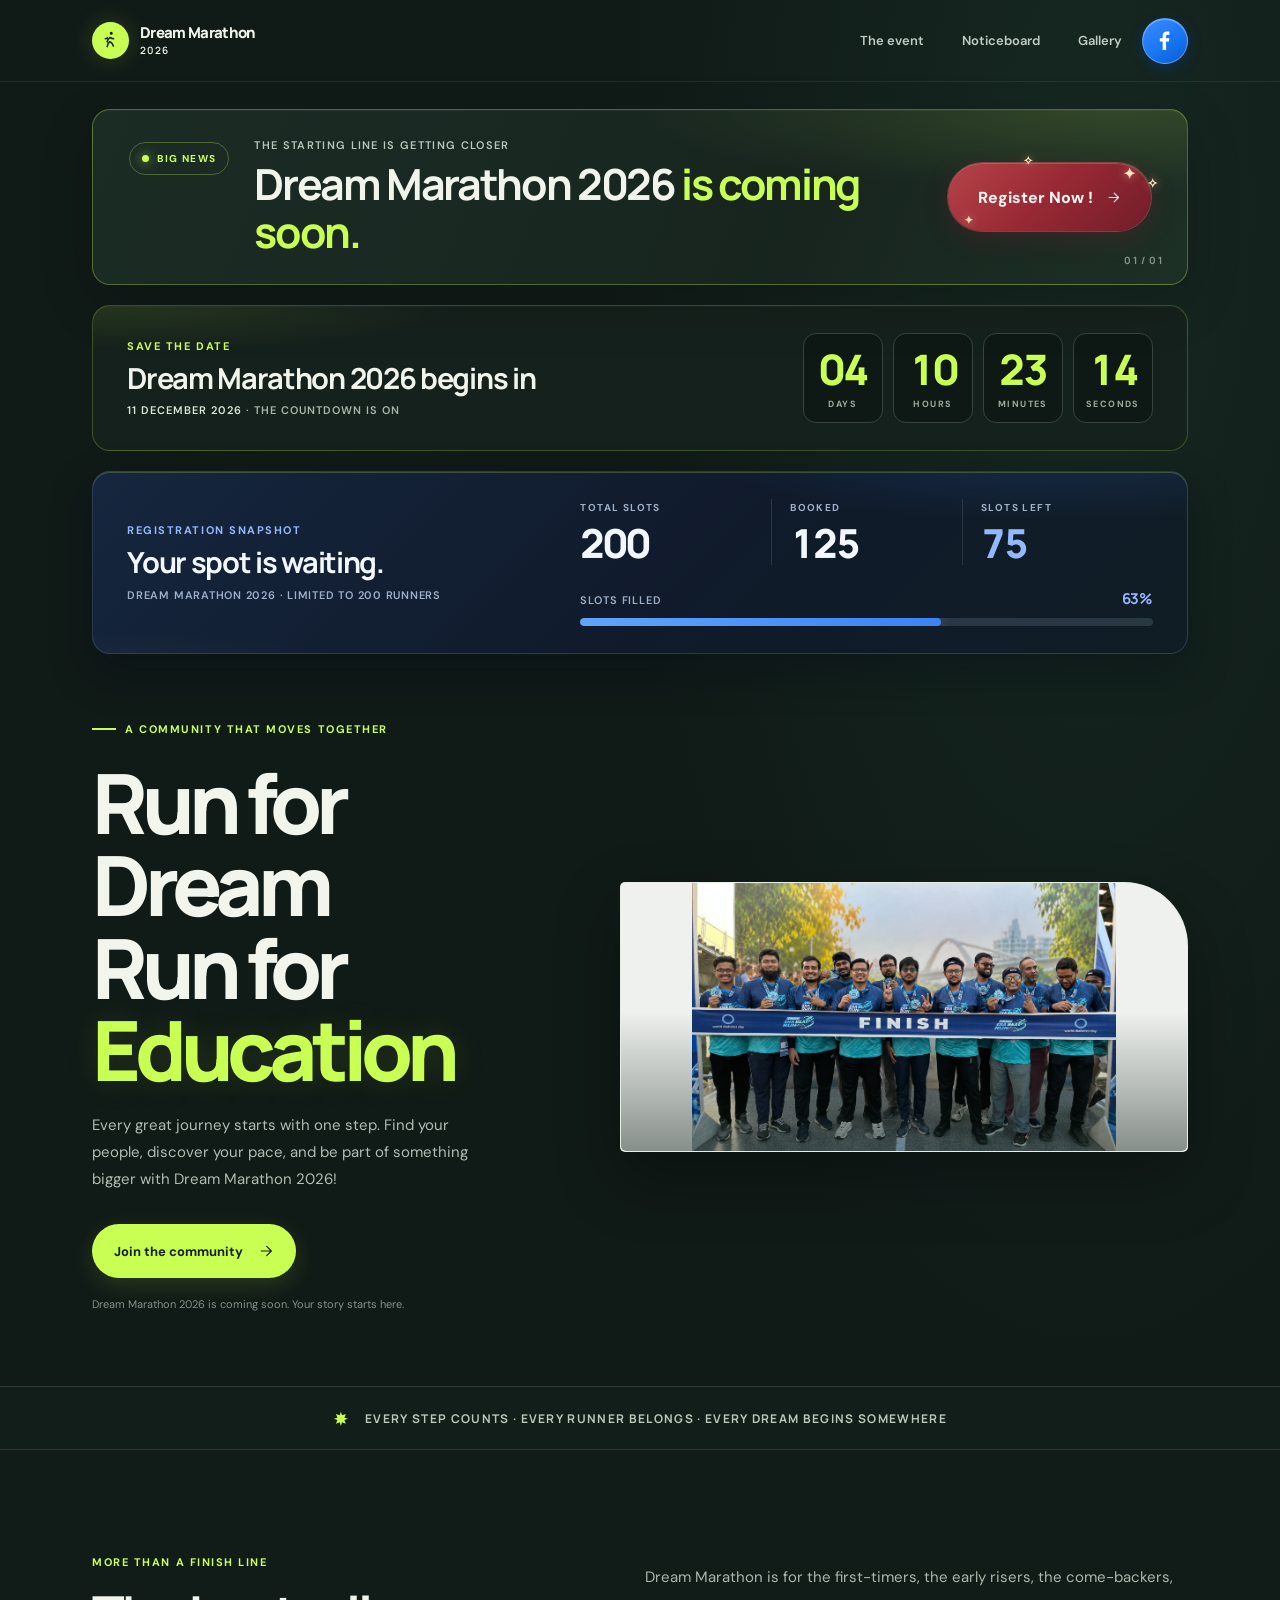
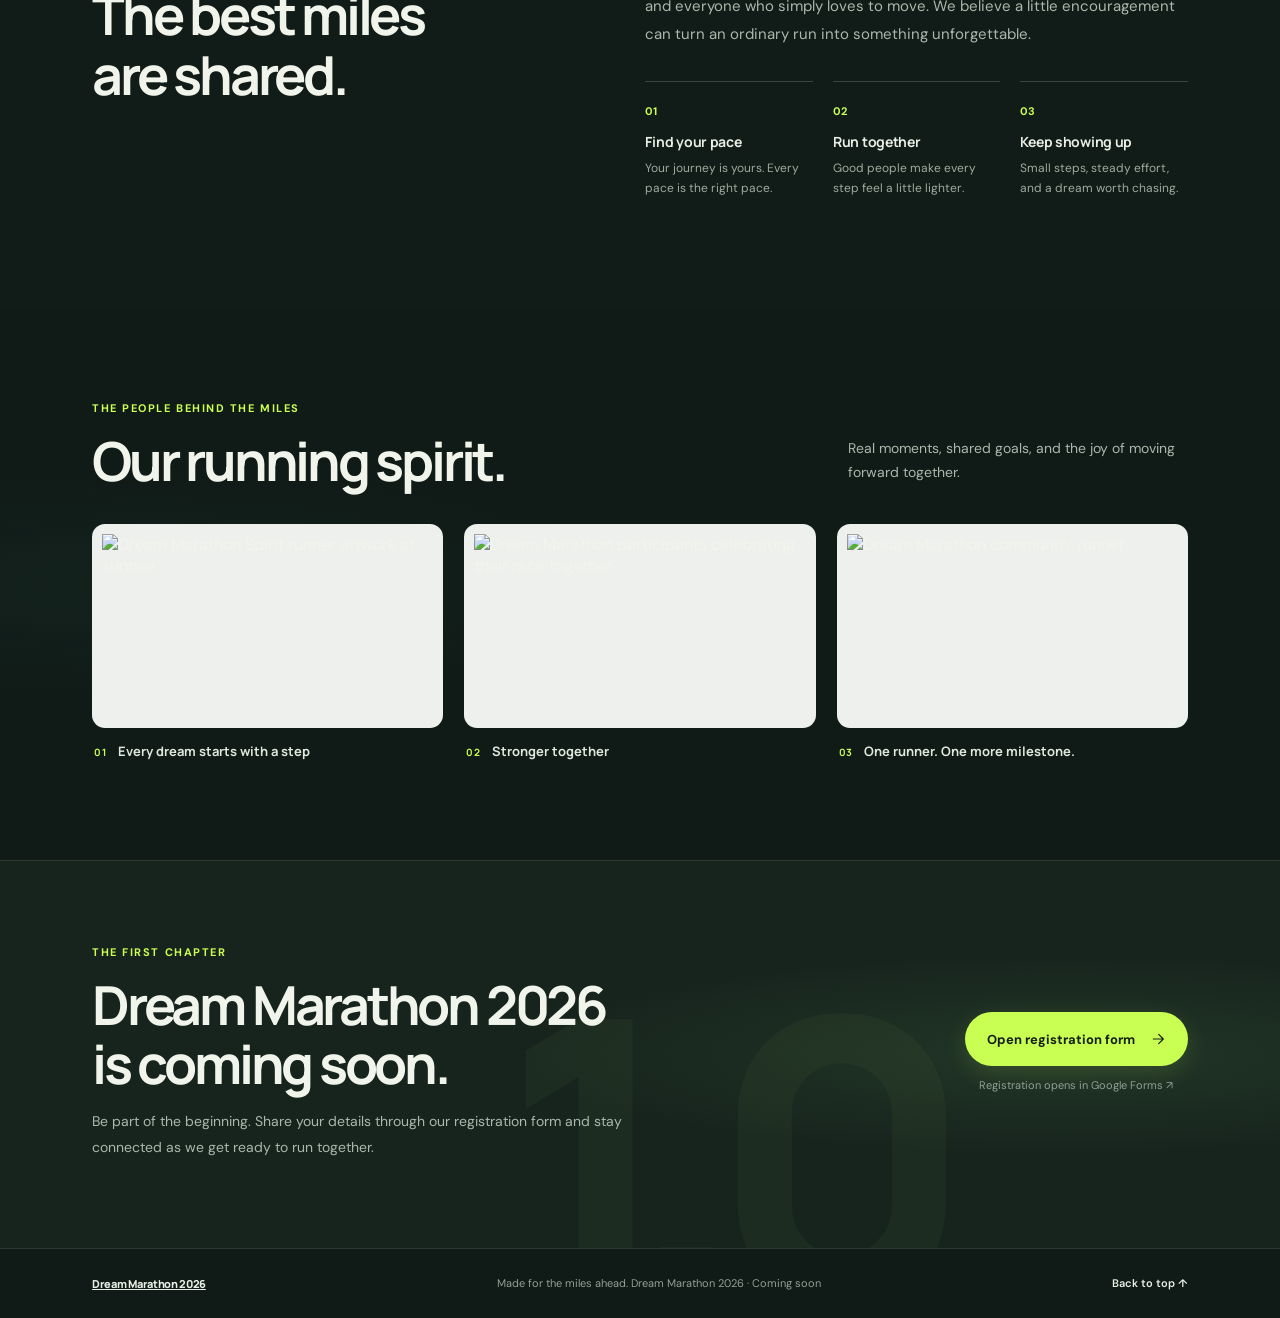
==== index.html @ 57de233f "Add noticeboard page and refresh Facebook navbar button" ====
<!doctype html>
<html lang="en">
<head>
  <meta charset="utf-8">
  <meta name="viewport" content="width=device-width, initial-scale=1">
  <meta name="theme-color" content="#101a17">
  <meta name="description" content="Dream Runners Community is a community built around the joy of running. Dream Marathon 2026 is coming soon.">
  <title>Dream Marathon 2026</title>
  <link rel="preconnect" href="https://fonts.googleapis.com">
  <link rel="preconnect" href="https://fonts.gstatic.com" crossorigin>
  <link href="https://fonts.googleapis.com/css2?family=DM+Sans:wght@400;500;600;700&family=Manrope:wght@400;500;600;700;800&display=swap" rel="stylesheet">
  <style>
    :root {
      color-scheme: light;
      --ink: #17231e;
      --muted: #66716a;
      --green: #c9fa54;
      --green-dark: #244b36;
      --paper: #f6f5ef;
      --line: #e3e5dc;
      --white: #fff;
      --font-body: "DM Sans", sans-serif;
      --font-display: "Manrope", sans-serif;
    }

    *, *::before, *::after { box-sizing: border-box; }
    html { scroll-behavior: smooth; }
    body {
      margin: 0;
      color: var(--ink);
      background: var(--paper);
      font-family: var(--font-body);
      -webkit-font-smoothing: antialiased;
    }
    a { color: inherit; }
    button { font: inherit; }
    .page-shell { width: min(1440px, 100%); margin: 0 auto; overflow: hidden; }
    .site-header {
      height: 88px;
      padding: 0 7.2%;
      display: flex;
      align-items: center;
      justify-content: space-between;
      position: relative;
      z-index: 5;
    }
    .brand {
      display: inline-flex;
      align-items: center;
      gap: 11px;
      text-decoration: none;
      font-family: var(--font-display);
      font-size: 15px;
      font-weight: 800;
      letter-spacing: -.045em;
    }
    .brand-mark {
      width: 37px;
      height: 37px;
      display: grid;
      place-items: center;
      color: var(--ink);
      background: var(--green);
      border-radius: 50%;
    }
    .brand-mark svg { width: 21px; height: 21px; }
    .brand-name { display: flex; flex-direction: column; line-height: 1.1; }
    .brand-name span + span { font-size: 10px; font-weight: 600; letter-spacing: .13em; text-transform: uppercase; margin-top: 4px; }
    .nav-links { display: flex; align-items: center; gap: 38px; }
    .nav-links a {
      color: #4e5952;
      font-size: 13px;
      font-weight: 600;
      text-decoration: none;
      transition: color .2s ease;
    }
    .nav-links a:hover { color: var(--green-dark); }
    .nav-links .nav-cta {
      color: var(--ink);
      padding: 13px 19px;
      border: 1px solid #cad0c5;
      border-radius: 999px;
    }
    .nav-links .nav-cta:hover { border-color: var(--ink); }
    .menu-toggle {
      display: none;
      width: 42px;
      height: 42px;
      padding: 0;
      border: 1px solid var(--line);
      border-radius: 50%;
      background: transparent;
      color: var(--ink);
      cursor: pointer;
    }
    .menu-toggle svg { width: 20px; height: 20px; }

    .hero {
      min-height: 630px;
      padding: 62px 7.2% 70px;
      display: grid;
      grid-template-columns: .92fr 1.08fr;
      align-items: center;
      gap: 4%;
    }
    .hero-copy { position: relative; z-index: 1; padding-bottom: 8px; }
    .eyebrow {
      display: inline-flex;
      align-items: center;
      gap: 9px;
      margin: 0 0 25px;
      color: var(--green-dark);
      font-size: 11px;
      font-weight: 700;
      letter-spacing: .14em;
      text-transform: uppercase;
    }
    .eyebrow::before { content: ""; width: 24px; height: 2px; background: #86b536; }
    h1, h2, h3, p { margin-top: 0; }
    h1 {
      max-width: 590px;
      margin-bottom: 22px;
      font-family: var(--font-display);
      font-size: clamp(54px, 6.5vw, 88px);
      line-height: .99;
      letter-spacing: -.075em;
      font-weight: 700;
    }
    h1 em { color: #739d32; font-style: normal; }
    .hero-description {
      max-width: 405px;
      margin-bottom: 31px;
      color: var(--muted);
      font-size: 15px;
      line-height: 1.8;
    }
    .button {
      min-height: 54px;
      padding: 0 22px;
      display: inline-flex;
      align-items: center;
      justify-content: center;
      gap: 15px;
      border-radius: 999px;
      background: var(--green);
      color: var(--ink);
      font-size: 13px;
      font-weight: 700;
      text-decoration: none;
      transition: transform .2s ease, background .2s ease;
    }
    .button:hover { background: #b9ed43; transform: translateY(-2px); }
    .button svg { width: 16px; height: 16px; }
    .hero-note {
      margin: 19px 0 0;
      color: #879088;
      font-size: 11px;
    }
    .hero-visual {
      min-height: 485px;
      position: relative;
      border-radius: 5px 100px 5px 5px;
      background: #61775e url("https://images.unsplash.com/photo-1552674605-db6ffd4facb5?auto=format&fit=crop&w=1400&q=85") center 48% / cover no-repeat;
    }
    .hero-visual::before {
      content: "";
      position: absolute;
      inset: 0;
      border-radius: inherit;
      background: linear-gradient(180deg, transparent 48%, rgba(11, 25, 17, .45));
    }
    .image-label {
      position: absolute;
      left: 25px;
      bottom: 24px;
      color: #fff;
      font-size: 11px;
      font-weight: 600;
      letter-spacing: .08em;
      text-transform: uppercase;
    }
    .image-stamp {
      width: 124px;
      height: 124px;
      position: absolute;
      top: 28px;
      right: -28px;
      display: grid;
      place-items: center;
      border-radius: 50%;
      background: var(--green);
      text-align: center;
      transform: rotate(9deg);
    }
    .image-stamp span { max-width: 82px; font-family: var(--font-display); font-size: 13px; line-height: 1.35; font-weight: 800; }

    .ticker {
      min-height: 64px;
      padding: 0 7.2%;
      display: flex;
      align-items: center;
      justify-content: center;
      gap: 16px;
      border-top: 1px solid var(--line);
      border-bottom: 1px solid var(--line);
      color: #47534b;
      font-family: var(--font-display);
      font-size: 12px;
      font-weight: 700;
      letter-spacing: .11em;
      text-align: center;
      text-transform: uppercase;
    }
    .ticker svg { width: 16px; height: 16px; color: #82a93c; }

    .about {
      padding: 105px 7.2% 111px;
      display: grid;
      grid-template-columns: .9fr 1.1fr;
      gap: 10%;
      align-items: start;
    }
    .section-kicker {
      margin-bottom: 16px;
      color: #729638;
      font-size: 11px;
      font-weight: 700;
      letter-spacing: .14em;
      text-transform: uppercase;
    }
    h2 {
      margin-bottom: 0;
      font-family: var(--font-display);
      font-size: clamp(35px, 4.2vw, 54px);
      line-height: 1.1;
      letter-spacing: -.06em;
    }
    .about-copy { padding-top: 8px; }
    .about-copy > p {
      max-width: 580px;
      color: var(--muted);
      font-size: 15px;
      line-height: 1.9;
    }
    .principles { margin-top: 32px; display: grid; grid-template-columns: repeat(3, 1fr); gap: 20px; }
    .principle { padding-top: 17px; border-top: 1px solid #cfd4c9; }
    .principle-number { color: #789c40; font-size: 11px; font-weight: 700; }
    .principle h3 { margin: 12px 0 7px; font-family: var(--font-display); font-size: 14px; letter-spacing: -.02em; }
    .principle p { margin: 0; color: var(--muted); font-size: 12px; line-height: 1.7; }

    .event {
      padding: 84px 7.2% 88px;
      display: grid;
      grid-template-columns: 1fr auto;
      gap: 50px;
      align-items: center;
      background: #e9eddf;
    }
    .event h2 { max-width: 570px; margin-bottom: 16px; }
    .event-copy { max-width: 550px; margin-bottom: 0; color: #59665d; font-size: 14px; line-height: 1.8; }
    .event-action { text-align: center; }
    .event-action .button { min-width: 205px; }
    .event-action p { margin: 12px 0 0; color: #748078; font-size: 11px; }

    .site-footer {
      padding: 27px 7.2%;
      display: flex;
      justify-content: space-between;
      align-items: center;
      gap: 20px;
      color: #737d75;
      font-size: 11px;
    }
    .footer-brand { color: var(--ink); font-family: var(--font-display); font-weight: 800; letter-spacing: -.03em; }
    .footer-note { margin: 0; }
    .back-top { color: #4d5a51; font-weight: 600; text-decoration: none; }
    .back-top:hover { color: var(--green-dark); }

    @media (min-width: 1441px) {
      .hero { min-height: 690px; }
    }
    @media (max-width: 900px) {
      .site-header { padding: 0 5%; }
      .hero { padding: 50px 5% 60px; gap: 4%; }
      .hero-visual { min-height: 420px; }
      .about, .event { padding-left: 5%; padding-right: 5%; }
      .about { gap: 6%; }
      .ticker { padding: 0 5%; }
      .site-footer { padding-left: 5%; padding-right: 5%; }
    }
    @media (max-width: 680px) {
      .site-header { height: 72px; padding: 0 6%; }
      .menu-toggle { display: grid; place-items: center; }
      .nav-links {
        display: none;
        position: absolute;
        top: 62px;
        left: 5%;
        right: 5%;
        padding: 12px;
        align-items: stretch;
        gap: 0;
        border: 1px solid var(--line);
        border-radius: 18px;
        background: var(--paper);
        box-shadow: 0 18px 45px rgba(23, 35, 30, .1);
      }
      .nav-links.is-open { display: flex; flex-direction: column; }
      .nav-links a { padding: 14px 13px; }
      .nav-links .nav-cta { margin-top: 5px; border-radius: 12px; text-align: center; }
      .hero { padding: 45px 6% 53px; grid-template-columns: 1fr; gap: 39px; }
      h1 { max-width: 470px; font-size: clamp(55px, 14vw, 78px); }
      .hero-description { max-width: 440px; font-size: 14px; }
      .hero-visual { min-height: 380px; margin-right: 12px; border-top-right-radius: 75px; }
      .image-stamp { width: 103px; height: 103px; right: -17px; }
      .image-stamp span { font-size: 11px; }
      .ticker { min-height: 61px; gap: 10px; font-size: 10px; letter-spacing: .08em; }
      .about { padding: 74px 6% 79px; grid-template-columns: 1fr; gap: 24px; }
      h2 { font-size: clamp(36px, 9vw, 48px); }
      .about-copy > p { font-size: 14px; }
      .principles { gap: 13px; }
      .principle h3 { font-size: 13px; }
      .principle p { font-size: 11px; }
      .event { padding: 65px 6% 69px; grid-template-columns: 1fr; gap: 29px; }
      .event-action { text-align: left; }
      .event-action p { margin-left: 4px; }
      .site-footer { padding: 23px 6%; flex-wrap: wrap; font-size: 10px; }
      .footer-note { order: 3; width: 100%; }
    }
    @media (max-width: 380px) {
      .brand { gap: 8px; font-size: 14px; }
      .principles { grid-template-columns: 1fr; }
      .principle { display: grid; grid-template-columns: 32px 1fr; column-gap: 10px; }
      .principle-number { grid-row: span 2; padding-top: 13px; }
      .principle h3 { margin-top: 12px; }
      .principle p { grid-column: 2; padding-bottom: 12px; }
      .hero-visual { min-height: 310px; }
    }
    @media (prefers-reduced-motion: reduce) {
      *, *::before, *::after { scroll-behavior: auto !important; transition-duration: .01ms !important; }
    }
  </style>
  <link rel="stylesheet" href="style.css">
</head>
<body>
  <div class="page-shell">
    <header class="site-header" id="top">
      <a class="brand" href="#top" aria-label="Dream Marathon Spirit home">
        <span class="brand-mark" aria-hidden="true">
          <svg viewBox="0 0 24 24" fill="none"><path d="M13.1 4.2a2.1 2.1 0 1 0 0-4.2 2.1 2.1 0 0 0 0 4.2ZM8.5 9.4l2.8-2.7 3.2 1.7 2.7.3-.2 2-3.4-.4-2.1-1.1-2.1 2.2-1.3 3.7-2-.7 1.4-4.2 1-1.1-1.6 1.1-2.7.3-.2-2 2.4-.3 2.1-1.8Zm4.3 3.9 2.3 2.3 2.2 4.4-1.8.9-2-4-2.3-2.2-1.8 2.8-1.2 4.2-1.9-.6 1.2-4.6 2.8-4.2 2.5 1Z" fill="currentColor" transform="translate(2 2) scale(.83)"/></svg>
        </span>
        <span class="brand-name"><span>Dream Marathon</span><span>2026</span></span>
      </a>
      <button class="menu-toggle" type="button" aria-label="Open navigation" aria-expanded="false" aria-controls="main-navigation">
        <svg viewBox="0 0 24 24" fill="none" stroke="currentColor" stroke-width="1.8" stroke-linecap="round"><path d="M4 7h16M4 12h16M4 17h16"/></svg>
      </button>
      <div class="header-actions">
        <nav class="nav-links" id="main-navigation" aria-label="Main navigation">
          <a href="#event">The event</a>
          <a href="notices.html">Noticeboard</a>
          <a href="gallery.html">Gallery</a>
        </nav>
        <a class="social-link" href="https://web.facebook.com/profile.php?id=61596623797076" target="_blank" rel="noopener noreferrer" aria-label="Dream Marathon Spirit on Facebook">
          <svg viewBox="0 0 24 24" fill="currentColor" aria-hidden="true"><path d="M13.5 21v-8h2.7l.4-3.1h-3.1V7.9c0-.9.25-1.5 1.55-1.5h1.65V3.6c-.29-.04-1.27-.13-2.42-.13-2.4 0-4.04 1.47-4.04 4.16v2.27H7.5V13h2.74v8h3.26Z"/></svg>
        </a>
      </div>
    </header>

    <main>
      <section class="big-news" aria-labelledby="news-title">
        <div class="news-marker"><span class="news-pulse" aria-hidden="true"></span> Big news</div>
        <div class="news-message">
          <p class="news-kicker">The starting line is getting closer</p>
          <h2 id="news-title">Dream Marathon 2026 <span>is coming soon.</span></h2>
        </div>
        <a class="news-link" href="https://forms.gle/8o8HJQmVtt72QehG7" target="_blank" rel="noopener noreferrer">
          Register Now !
          <svg viewBox="0 0 24 24" fill="none" stroke="currentColor" stroke-width="1.8" stroke-linecap="round" stroke-linejoin="round" aria-hidden="true"><path d="M5 12h14M13 5l7 7-7 7"/></svg>
          <span class="news-spark news-spark--one" aria-hidden="true">✦</span>
          <span class="news-spark news-spark--two" aria-hidden="true">✧</span>
          <span class="news-spark news-spark--three" aria-hidden="true">✦</span>
          <span class="news-spark news-spark--four" aria-hidden="true">✧</span>
        </a>
        <span class="news-index" aria-hidden="true">01 / 01</span>
      </section>

      <section class="countdown" aria-labelledby="countdown-title">
        <div class="countdown-copy">
          <p class="section-kicker">Save the date</p>
          <h2 class="countdown-title" id="countdown-title">Dream Marathon 2026 begins in</h2>
          <p class="countdown-date">
            <time datetime="2026-12-11T00:00:00+06:00">11 December 2026</time>
            <span aria-hidden="true">·</span>
            <span data-countdown-note>The countdown is on</span>
          </p>
        </div>
        <div class="countdown-timer" id="race-countdown" role="timer" aria-label="Time remaining until Dream Marathon 2026 on 11 December 2026">
          <div class="countdown-unit">
            <span class="countdown-value" data-unit="days">00</span>
            <span class="countdown-label">Days</span>
          </div>
          <div class="countdown-unit">
            <span class="countdown-value" data-unit="hours">00</span>
            <span class="countdown-label">Hours</span>
          </div>
          <div class="countdown-unit">
            <span class="countdown-value" data-unit="minutes">00</span>
            <span class="countdown-label">Minutes</span>
          </div>
          <div class="countdown-unit">
            <span class="countdown-value" data-unit="seconds">00</span>
            <span class="countdown-label">Seconds</span>
          </div>
        </div>
      </section>

      <section class="slots" aria-labelledby="slots-title" data-total="200" data-booked="125">
        <div class="slots-copy">
          <p class="section-kicker">Registration snapshot</p>
          <h2 class="slots-title" id="slots-title">Your spot is waiting.</h2>
          <p class="slots-note">Dream Marathon 2026 · Limited to 200 runners</p>
        </div>
        <div class="slots-details">
          <div class="slot-stats">
            <div class="slot-stat">
              <span class="slot-stat-label">Total slots</span>
              <strong class="slot-stat-value" data-slots-total>200</strong>
            </div>
            <div class="slot-stat">
              <span class="slot-stat-label">Booked</span>
              <strong class="slot-stat-value" data-slots-booked>125</strong>
            </div>
            <div class="slot-stat slot-stat--open">
              <span class="slot-stat-label">Slots left</span>
              <strong class="slot-stat-value" data-slots-left>75</strong>
            </div>
          </div>
          <div class="slot-progress">
            <div class="slot-progress-head">
              <span>Slots filled</span>
              <strong data-slots-percent>63%</strong>
            </div>
            <div class="slot-progress-track" role="progressbar" aria-label="Slots filled" aria-valuemin="0" aria-valuemax="200" aria-valuenow="125" aria-valuetext="125 of 200 slots booked, 63% filled" data-slots-bar>
              <span class="slot-progress-fill" data-slots-fill></span>
            </div>
          </div>
        </div>
      </section>

      <section class="hero" aria-labelledby="hero-title">
        <div class="hero-copy">
          <p class="eyebrow">A community that moves together</p>
          <h1 id="hero-title">Run for Dream<br>Run for <em>Education</em></h1>
          <p class="hero-description">Every great journey starts with one step. Find your people, discover your pace, and be part of something bigger with Dream Marathon 2026!</p>
          <a class="button" href="https://forms.gle/8o8HJQmVtt72QehG7" target="_blank" rel="noopener noreferrer">
            Join the community
            <svg viewBox="0 0 24 24" fill="none" stroke="currentColor" stroke-width="1.8" stroke-linecap="round" stroke-linejoin="round" aria-hidden="true"><path d="M5 12h14M13 5l7 7-7 7"/></svg>
          </a>
          <p class="hero-note">Dream Marathon 2026 is coming soon. Your story starts here.</p>
        </div>
        <figure class="hero-visual">
          <img class="hero-photo" src="./photos/cover_2.png" alt="Dream Marathon Spirit artwork featuring three runners" fetchpriority="high">
        </figure>
      </section>

      <div class="ticker" aria-label="Our belief: every step counts">
        <svg viewBox="0 0 24 24" fill="none" aria-hidden="true"><path d="m12 2 2.1 6.6L21 6l-2.6 6.9L25 15l-6.6 2.1L21 24l-6.9-2.6L12 28l-2.1-6.6L3 24l2.6-6.9L-1 15l6.6-2.1L3 6l6.9 2.6L12 2Z" transform="translate(2 1) scale(.82)" fill="currentColor"/></svg>
        Every step counts · Every runner belongs · Every dream begins somewhere
      </div>

      <section class="about" id="spirit" aria-labelledby="spirit-title">
        <div>
          <p class="section-kicker">More than a finish line</p>
          <h2 id="spirit-title">The best miles<br>are shared.</h2>
        </div>
        <div class="about-copy">
          <p>Dream Marathon is for the first-timers, the early risers, the come-backers, and everyone who simply loves to move. We believe a little encouragement can turn an ordinary run into something unforgettable.</p>
          <div class="principles">
            <article class="principle">
              <span class="principle-number">01</span>
              <h3>Find your pace</h3>
              <p>Your journey is yours. Every pace is the right pace.</p>
            </article>
            <article class="principle">
              <span class="principle-number">02</span>
              <h3>Run together</h3>
              <p>Good people make every step feel a little lighter.</p>
            </article>
            <article class="principle">
              <span class="principle-number">03</span>
              <h3>Keep showing up</h3>
              <p>Small steps, steady effort, and a dream worth chasing.</p>
            </article>
          </div>
        </div>
      </section>

      <section class="community-photos" aria-labelledby="photos-title">
        <div class="photos-heading">
          <div>
            <p class="section-kicker">The people behind the miles</p>
            <h2 id="photos-title">Our running spirit.</h2>
          </div>
          <p>Real moments, shared goals, and the joy of moving forward together.</p>
        </div>
        <div class="photo-grid">
          <figure class="photo-card">
            <div class="photo-frame">
              <img src="./photos/cover_1.png" alt="Dream Marathon Spirit runner artwork at sunrise" loading="lazy">
            </div>
            <figcaption><span>01</span><span>Every dream starts with a step</span></figcaption>
          </figure>
          <figure class="photo-card">
            <div class="photo-frame">
              <img src="./photos/cover_3.png" alt="Dream Marathon participants celebrating their race together" loading="lazy">
            </div>
            <figcaption><span>02</span><span>Stronger together</span></figcaption>
          </figure>
          <figure class="photo-card">
            <div class="photo-frame">
              <img src="./photos/profile_pic_1.png" alt="Dream Marathon community runner" loading="lazy">
            </div>
            <figcaption><span>03</span><span>One runner. One more milestone.</span></figcaption>
          </figure>
        </div>
      </section>

      <section class="event" id="event" aria-labelledby="event-title">
        <div>
          <p class="section-kicker">The first chapter</p>
          <h2 id="event-title">Dream Marathon 2026<br>is coming soon.</h2>
          <p class="event-copy">Be part of the beginning. Share your details through our registration form and stay connected as we get ready to run together.</p>
        </div>
        <div class="event-action">
          <a class="button" href="https://forms.gle/8o8HJQmVtt72QehG7" target="_blank" rel="noopener noreferrer">
            Open registration form
            <svg viewBox="0 0 24 24" fill="none" stroke="currentColor" stroke-width="1.8" stroke-linecap="round" stroke-linejoin="round" aria-hidden="true"><path d="M5 12h14M13 5l7 7-7 7"/></svg>
          </a>
          <p>Registration opens in Google Forms ↗</p>
        </div>
      </section>
    </main>

    <footer class="site-footer">
      <a class="footer-brand" href="#top">Dream Marathon 2026</a>
      <p class="footer-note">Made for the miles ahead. Dream Marathon 2026 · Coming soon</p>
      <a class="back-top" href="#top">Back to top ↑</a>
    </footer>
  </div>
  <script src="script.js"></script>
</body>
</html>
---- style.css ----
:root {
  color-scheme: dark;
  --ink: #f1f5ec;
  --muted: #aab8ad;
  --green: #c9ff53;
  --green-dark: #c9ff53;
  --paper: #101a17;
  --line: #2b3933;
  --white: #f1f5ec;
}

body {
  color: var(--ink);
  background:
    radial-gradient(ellipse at 85% 7%, rgba(45, 91, 70, .2), transparent 30rem),
    var(--paper);
}

.page-shell { overflow: hidden; }

.site-header {
  height: 82px;
  border-bottom: 1px solid rgba(219, 239, 220, .08);
}

.brand-mark {
  color: #132018;
  box-shadow: 0 0 24px rgba(201, 255, 83, .18);
}

.nav-links a { color: #c1cdc4; }
.nav-links a:hover { color: var(--green); }
.nav-links .nav-cta {
  color: var(--ink);
  border-color: #405149;
}
.nav-links .nav-cta:hover { border-color: var(--green); }

.menu-toggle {
  color: var(--ink);
  border-color: #405149;
}

.header-actions {
  display: flex;
  align-items: center;
  gap: 20px;
}
.social-link {
  flex: none;
  width: 46px;
  height: 46px;
  display: grid;
  place-items: center;
  border: 1px solid rgba(255, 255, 255, .3);
  border-radius: 50%;
  color: #fff;
  background: linear-gradient(145deg, #3b8bff 0%, #1877f2 55%, #0b5bd2 100%);
  box-shadow: 0 4px 14px rgba(8, 67, 155, .38), inset 0 1px 0 rgba(255, 255, 255, .28);
  transition: color .2s ease, border-color .2s ease, background .2s ease, box-shadow .2s ease, transform .2s ease;
}
.social-link svg { width: 25px; height: 25px; }
.social-link:hover {
  color: #fff;
  border-color: rgba(255, 255, 255, .7);
  background: linear-gradient(145deg, #4f9bff 0%, #1877f2 55%, #0a53c4 100%);
  box-shadow: 0 7px 20px rgba(24, 119, 242, .5), inset 0 1px 0 rgba(255, 255, 255, .35);
  transform: translateY(-2px);
}

.big-news {
  min-height: 176px;
  margin: 27px 7.2% 0;
  padding: 28px 36px;
  position: relative;
  display: grid;
  grid-template-columns: auto minmax(0, 1fr) auto;
  align-items: center;
  gap: 25px;
  overflow: hidden;
  border: 1px solid rgba(201, 255, 83, .3);
  border-radius: 18px;
  background:
    radial-gradient(ellipse at 92% 0%, rgba(201, 255, 83, .13), transparent 29rem),
    linear-gradient(112deg, #1b2c25, #18251f 65%, #1d3025);
  box-shadow: 0 18px 55px rgba(0, 0, 0, .16), inset 0 1px rgba(255, 255, 255, .04);
}

.news-marker {
  align-self: start;
  margin-top: 4px;
  padding: 9px 12px;
  display: inline-flex;
  align-items: center;
  gap: 8px;
  border: 1px solid rgba(201, 255, 83, .29);
  border-radius: 99px;
  color: var(--green);
  font-size: 10px;
  font-weight: 800;
  letter-spacing: .14em;
  text-transform: uppercase;
  white-space: nowrap;
}

.news-pulse {
  width: 7px;
  height: 7px;
  border-radius: 50%;
  background: var(--green);
  box-shadow: 0 0 12px rgba(201, 255, 83, .8);
}

.news-message { position: relative; z-index: 1; }
.news-kicker {
  margin: 0 0 8px;
  color: #b9c8bc;
  font-size: 11px;
  font-weight: 600;
  letter-spacing: .12em;
  text-transform: uppercase;
}

.news-message h2 {
  margin: 0;
  font-size: clamp(26px, 3.35vw, 43px);
  line-height: 1.12;
  letter-spacing: -.055em;
}

.news-message h2 span { color: var(--green); }
.news-link {
  min-width: 185px;
  min-height: 68px;
  padding: 0 30px;
  position: relative;
  z-index: 1;
  display: inline-flex;
  align-items: center;
  justify-content: center;
  gap: 13px;
  border-radius: 99px;
  background: linear-gradient(135deg, #b74349 0%, #982934 48%, #721d2a 100%);
  color: #fff5f0;
  font-size: 16px;
  font-weight: 800;
  text-decoration: none;
  white-space: nowrap;
  box-shadow: 0 0 0 1px rgba(224, 100, 105, .45), 0 7px 24px rgba(122, 25, 39, .32), inset 0 1px rgba(255, 224, 214, .2);
  transition: transform .2s ease, background .2s ease, box-shadow .2s ease;
  animation: news-glow 2.5s ease-in-out infinite;
}

.news-link:hover {
  background: linear-gradient(135deg, #c44a51 0%, #a52d38 48%, #7e202e 100%);
  box-shadow: 0 0 0 1px rgba(240, 133, 133, .65), 0 9px 30px rgba(122, 25, 39, .42), inset 0 1px rgba(255, 230, 224, .26);
  transform: translateY(-2px);
}
.news-link svg { width: 15px; height: 15px; color: #fff5f0; }
.news-spark {
  position: absolute;
  z-index: 2;
  color: #ffe4bd;
  line-height: 1;
  pointer-events: none;
  filter: drop-shadow(0 0 5px rgba(255, 198, 151, .75));
  animation: news-sparkle 2.8s ease-in-out infinite;
}
.news-spark--one {
  top: 4px;
  right: 15px;
  font-size: 15px;
}
.news-spark--two {
  top: 14px;
  right: -7px;
  font-size: 13px;
  animation-delay: .65s;
}
.news-spark--three {
  bottom: 5px;
  left: 16px;
  font-size: 11px;
  animation-delay: 1.15s;
}
.news-spark--four {
  top: -8px;
  left: 37%;
  font-size: 12px;
  animation-delay: 1.7s;
}
@keyframes news-glow {
  0%, 100% { box-shadow: 0 0 0 1px rgba(224, 100, 105, .38), 0 7px 20px rgba(122, 25, 39, .25), inset 0 1px rgba(255, 224, 214, .18); }
  50% { box-shadow: 0 0 0 1px rgba(240, 133, 133, .58), 0 8px 28px rgba(122, 25, 39, .38), inset 0 1px rgba(255, 224, 214, .24); }
}
@keyframes news-sparkle {
  0%, 100% { opacity: .35; transform: scale(.72) rotate(0deg); }
  45%, 60% { opacity: 1; transform: scale(1.08) rotate(16deg); }
}
.news-index {
  position: absolute;
  right: 24px;
  bottom: 17px;
  color: #87988a;
  font-family: var(--font-display);
  font-size: 10px;
  font-weight: 700;
  letter-spacing: .12em;
}

.countdown {
  margin: 20px 7.2% 0;
  padding: 27px 34px;
  display: grid;
  grid-template-columns: minmax(0, 1fr) auto;
  align-items: center;
  gap: 30px;
  border: 1px solid rgba(201, 255, 83, .22);
  border-radius: 18px;
  background:
    radial-gradient(ellipse at 4% 0%, rgba(201, 255, 83, .1), transparent 20rem),
    #15211c;
  box-shadow: inset 0 1px rgba(255, 255, 255, .03);
}

.countdown .section-kicker { margin: 0 0 9px; }
.countdown-title {
  margin: 0 0 8px;
  font-size: clamp(21px, 2.5vw, 29px);
  line-height: 1.15;
  letter-spacing: -.045em;
}
.countdown-date {
  margin: 0;
  color: #a9b7ab;
  font-size: 11px;
  font-weight: 600;
  letter-spacing: .09em;
  text-transform: uppercase;
}
.countdown-date time { color: #dbe6d9; }

.countdown-timer {
  display: grid;
  grid-template-columns: repeat(4, minmax(80px, 1fr));
  gap: 10px;
}
.countdown-unit {
  min-width: 80px;
  padding: 14px 10px 12px;
  border: 1px solid #35453b;
  border-radius: 13px;
  background: rgba(9, 16, 13, .5);
  text-align: center;
}
.countdown-value {
  display: block;
  color: var(--green);
  font-family: var(--font-display);
  font-size: clamp(30px, 3.4vw, 42px);
  font-weight: 800;
  line-height: 1;
  letter-spacing: -.05em;
  font-variant-numeric: tabular-nums;
}
.countdown-label {
  display: block;
  margin-top: 8px;
  color: #9dac9f;
  font-size: 9px;
  font-weight: 700;
  letter-spacing: .16em;
  text-transform: uppercase;
}
.countdown[data-arrived="true"] .countdown-date { color: var(--green); }

.slots {
  margin: 20px 7.2% 0;
  padding: 27px 34px;
  display: grid;
  grid-template-columns: minmax(0, .85fr) minmax(0, 1.15fr);
  align-items: center;
  gap: 30px;
  border: 1px solid rgba(147, 184, 255, .18);
  border-radius: 18px;
  color: #f3f7ff;
  background:
    radial-gradient(ellipse at 88% -20%, rgba(59, 130, 246, .18), transparent 24rem),
    radial-gradient(ellipse at 0% 130%, rgba(201, 255, 83, .08), transparent 22rem),
    linear-gradient(135deg, #15263e 0%, #101a2b 55%, #101d24 100%);
  box-shadow:
    inset 0 1px 0 rgba(201, 255, 83, .22),
    0 18px 40px rgba(4, 12, 22, .38);
}
.slots .section-kicker {
  margin: 0 0 9px;
  color: #93b8ff;
}
.slots-title {
  margin: 0 0 8px;
  color: #f3f7ff;
  font-size: clamp(21px, 2.5vw, 29px);
  line-height: 1.15;
  letter-spacing: -.045em;
}
.slots-note {
  margin: 0;
  color: #9fb0c9;
  font-size: 11px;
  font-weight: 600;
  letter-spacing: .07em;
  text-transform: uppercase;
}

.slot-stats {
  display: grid;
  grid-template-columns: repeat(3, minmax(0, 1fr));
}
.slot-stat {
  padding: 2px 18px;
  border-left: 1px solid rgba(159, 176, 201, .18);
}
.slot-stat:first-child { padding-left: 0; border-left: 0; }
.slot-stat-label {
  display: block;
  color: #9fb0c9;
  font-size: 10px;
  font-weight: 700;
  letter-spacing: .14em;
  text-transform: uppercase;
}
.slot-stat-value {
  display: block;
  margin-top: 9px;
  font-family: var(--font-display);
  font-size: clamp(28px, 3.2vw, 40px);
  font-weight: 800;
  line-height: 1;
  letter-spacing: -.05em;
  font-variant-numeric: tabular-nums;
}
.slot-stat--open .slot-stat-value { color: #93b8ff; }

.slot-progress { margin-top: 23px; }
.slot-progress-head {
  margin-bottom: 9px;
  display: flex;
  align-items: baseline;
  justify-content: space-between;
  gap: 12px;
  color: #9fb0c9;
  font-size: 11px;
  font-weight: 600;
  letter-spacing: .08em;
  text-transform: uppercase;
}
.slot-progress-head strong {
  color: #93b8ff;
  font-family: var(--font-display);
  font-size: 15px;
  letter-spacing: -.02em;
}
.slot-progress-track {
  height: 8px;
  overflow: hidden;
  border-radius: 99px;
  background: rgba(159, 176, 201, .18);
}
.slot-progress-fill {
  display: block;
  width: 0;
  height: 100%;
  border-radius: inherit;
  background: linear-gradient(90deg, #60a5fa, #3b82f6);
  box-shadow: 0 0 16px rgba(96, 165, 250, .38);
  transition: width .6s ease;
}

.hero {
  min-height: 588px;
  padding-top: 60px;
  padding-bottom: 67px;
}

.eyebrow, .section-kicker { color: var(--green); }
.eyebrow::before { background: var(--green); }

h1 {
  font-weight: 800;
  text-wrap: balance;
}

h1 em {
  color: var(--green);
  text-shadow: 0 0 32px rgba(201, 255, 83, .13);
}

.hero-description { color: #b0bdb3; }
.hero-note { color: #829288; }
.button {
  color: #142018;
  box-shadow: 0 7px 24px rgba(201, 255, 83, .14);
}
.button:hover { background: #d8ff83; }

.hero-visual {
  width: 100%;
  aspect-ratio: 2.1 / 1;
  position: relative;
  min-height: 0;
  overflow: hidden;
  margin: 0;
  border: 1px solid rgba(195, 224, 187, .16);
  border-radius: 5px 64px 5px 5px;
  background: #eef1ee;
  box-shadow: 0 26px 65px rgba(0, 0, 0, .3);
}

.hero-photo {
  width: 100%;
  height: 100%;
  display: block;
  object-fit: contain;
}

.community-photos {
  padding: 91px 7.2% 100px;
  background:
    radial-gradient(ellipse at 12% 50%, rgba(45, 91, 70, .13), transparent 30rem),
    #101a17;
}

.photos-heading {
  margin-bottom: 34px;
  display: flex;
  align-items: end;
  justify-content: space-between;
  gap: 30px;
}
.photos-heading h2 { margin: 0; }
.photos-heading > p {
  max-width: 340px;
  margin: 0 0 5px;
  color: #aab8ad;
  font-size: 14px;
  line-height: 1.75;
}
.photo-grid {
  display: grid;
  grid-template-columns: repeat(3, minmax(0, 1fr));
  gap: 21px;
}
.photo-card { min-width: 0; margin: 0; }
.photo-frame {
  aspect-ratio: 1.72 / 1;
  padding: 9px;
  display: grid;
  place-items: center;
  overflow: hidden;
  border: 1px solid rgba(220, 239, 220, .15);
  border-radius: 13px;
  background: #edf0ed;
}
.photo-frame img {
  width: 100%;
  height: 100%;
  display: block;
  object-fit: contain;
}
.photo-card figcaption {
  padding: 14px 2px 0;
  display: flex;
  align-items: baseline;
  gap: 11px;
  color: #dfe8dd;
  font-family: var(--font-display);
  font-size: 13px;
  font-weight: 700;
}
.photo-card figcaption span:first-child {
  color: var(--green);
  font-size: 10px;
  letter-spacing: .08em;
}

.ticker {
  min-height: 64px;
  border-top-color: #2b3933;
  border-bottom-color: #2b3933;
  background: #121e19;
  color: #bac7bb;
}
.ticker svg { color: var(--green); }

.about { background: rgba(18, 29, 24, .45); }
h2 { color: #f0f4eb; }
.about-copy > p { color: #aab8ad; }
.principle { border-top-color: #35453b; }
.principle-number { color: var(--green); }
.principle h3 { color: #e8eee5; }
.principle p { color: #9dac9f; }

.event {
  position: relative;
  overflow: hidden;
  border-top: 1px solid #2b3933;
  border-bottom: 1px solid #2b3933;
  background:
    radial-gradient(ellipse at 83% 50%, rgba(69, 112, 68, .23), transparent 34rem),
    #17241e;
}
.event::after {
  content: "1.0";
  position: absolute;
  right: 27%;
  bottom: -98px;
  color: rgba(201, 255, 83, .035);
  font-family: var(--font-display);
  font-size: clamp(200px, 31vw, 390px);
  font-weight: 800;
  line-height: 1;
  letter-spacing: -.1em;
  pointer-events: none;
}
.event > * { position: relative; z-index: 1; }
.event-copy { color: #aab8ad; }
.event-action p { color: #91a095; }

.site-footer { color: #91a095; }
.footer-brand, .back-top { color: #e7eee5; }
.back-top:hover { color: var(--green); }

a:focus-visible, button:focus-visible {
  outline: 2px solid var(--green);
  outline-offset: 4px;
}

@media (max-width: 900px) {
  .big-news { margin-right: 5%; margin-left: 5%; padding: 26px; gap: 17px; }
  .news-message h2 { font-size: clamp(24px, 3.8vw, 34px); }
  .nav-links { gap: 14px; }
  .nav-links .nav-cta { padding: 11px 14px; font-size: 12px; white-space: nowrap; }
  .header-actions { gap: 12px; }
  .countdown {
    margin-right: 5%;
    margin-left: 5%;
    padding: 25px 26px;
    grid-template-columns: 1fr;
    gap: 22px;
  }
  .countdown-timer { grid-template-columns: repeat(4, minmax(0, 1fr)); max-width: 540px; }
  .slots {
    margin-right: 5%;
    margin-left: 5%;
    padding: 25px 26px;
    grid-template-columns: 1fr;
    gap: 22px;
  }
  .community-photos { padding-right: 5%; padding-left: 5%; }
  .photo-grid { grid-template-columns: repeat(2, minmax(0, 1fr)); }
}

@media (max-width: 680px) {
  .site-header { height: 72px; }
  .nav-links {
    border-color: #35453b;
    background: #15211c;
    box-shadow: 0 18px 45px rgba(0, 0, 0, .4);
  }
  .nav-links a { color: #d3ded4; }
  .nav-links .nav-cta { color: var(--green); border-color: #405149; }
  .big-news {
    min-height: auto;
    margin: 17px 5% 0;
    padding: 23px 20px 25px;
    grid-template-columns: 1fr auto;
    gap: 18px 12px;
    border-radius: 15px;
  }
  .news-marker { grid-column: 1 / -1; justify-self: start; margin: 0; }
  .news-message { grid-column: 1 / -1; }
  .news-kicker { font-size: 9px; }
  .news-message h2 { max-width: 440px; font-size: clamp(29px, 8.5vw, 39px); }
  .news-link { grid-column: 1; justify-self: start; min-width: 175px; min-height: 62px; padding: 0 25px; font-size: 15px; }
  .news-index { right: 17px; bottom: 15px; }
  .countdown {
    margin-top: 17px;
    padding: 22px 18px 24px;
    border-radius: 15px;
    gap: 19px;
  }
  .countdown-title { font-size: clamp(20px, 5.6vw, 25px); }
  .countdown-date { font-size: 10px; }
  .countdown-timer { gap: 7px; }
  .countdown-unit { min-width: 0; padding: 11px 4px 9px; border-radius: 10px; }
  .countdown-value { font-size: clamp(24px, 7.2vw, 32px); }
  .countdown-label { margin-top: 6px; font-size: 8px; letter-spacing: .12em; }
  .header-actions { order: 2; margin-left: auto; gap: 0; }
  .menu-toggle { order: 3; }
  .social-link { width: 44px; height: 44px; }
  .social-link svg { width: 24px; height: 24px; }
  .slots {
    margin-top: 17px;
    padding: 22px 18px 24px;
    border-radius: 15px;
    gap: 20px;
  }
  .slots-title { font-size: clamp(20px, 5.6vw, 25px); }
  .slots-note { font-size: 10px; }
  .slot-stat { padding: 0 11px; }
  .slot-stat-label { font-size: 9px; letter-spacing: .1em; }
  .slot-stat-value { font-size: clamp(24px, 7vw, 32px); }
  .slot-progress { margin-top: 18px; }
  .slot-progress-head { font-size: 10px; }
  .hero { padding-top: 43px; }
  .hero-visual {
    aspect-ratio: 2.1 / 1;
    border-top-right-radius: 58px;
  }
  .community-photos { padding: 69px 6% 76px; }
  .photos-heading { margin-bottom: 25px; align-items: start; flex-direction: column; gap: 12px; }
  .photos-heading > p { max-width: 430px; font-size: 13px; }
  .photo-grid { grid-template-columns: 1fr; gap: 24px; }
  .photo-frame { aspect-ratio: 1.72 / 1; }
  .ticker { color: #c6d2c8; }
  .about { background: rgba(18, 29, 24, .45); }
  .event::after { right: 2%; bottom: -41px; font-size: 205px; }
}

@media (max-width: 380px) {
  .news-link { min-height: 60px; }
  .slot-stat { padding: 0 7px; }
  .slot-stat-label { font-size: 8px; letter-spacing: .06em; }
}

@media (prefers-reduced-motion: reduce) {
  *, *::before, *::after {
    scroll-behavior: auto !important;
    animation-duration: .01ms !important;
    animation-iteration-count: 1 !important;
    transition-duration: .01ms !important;
  }
}
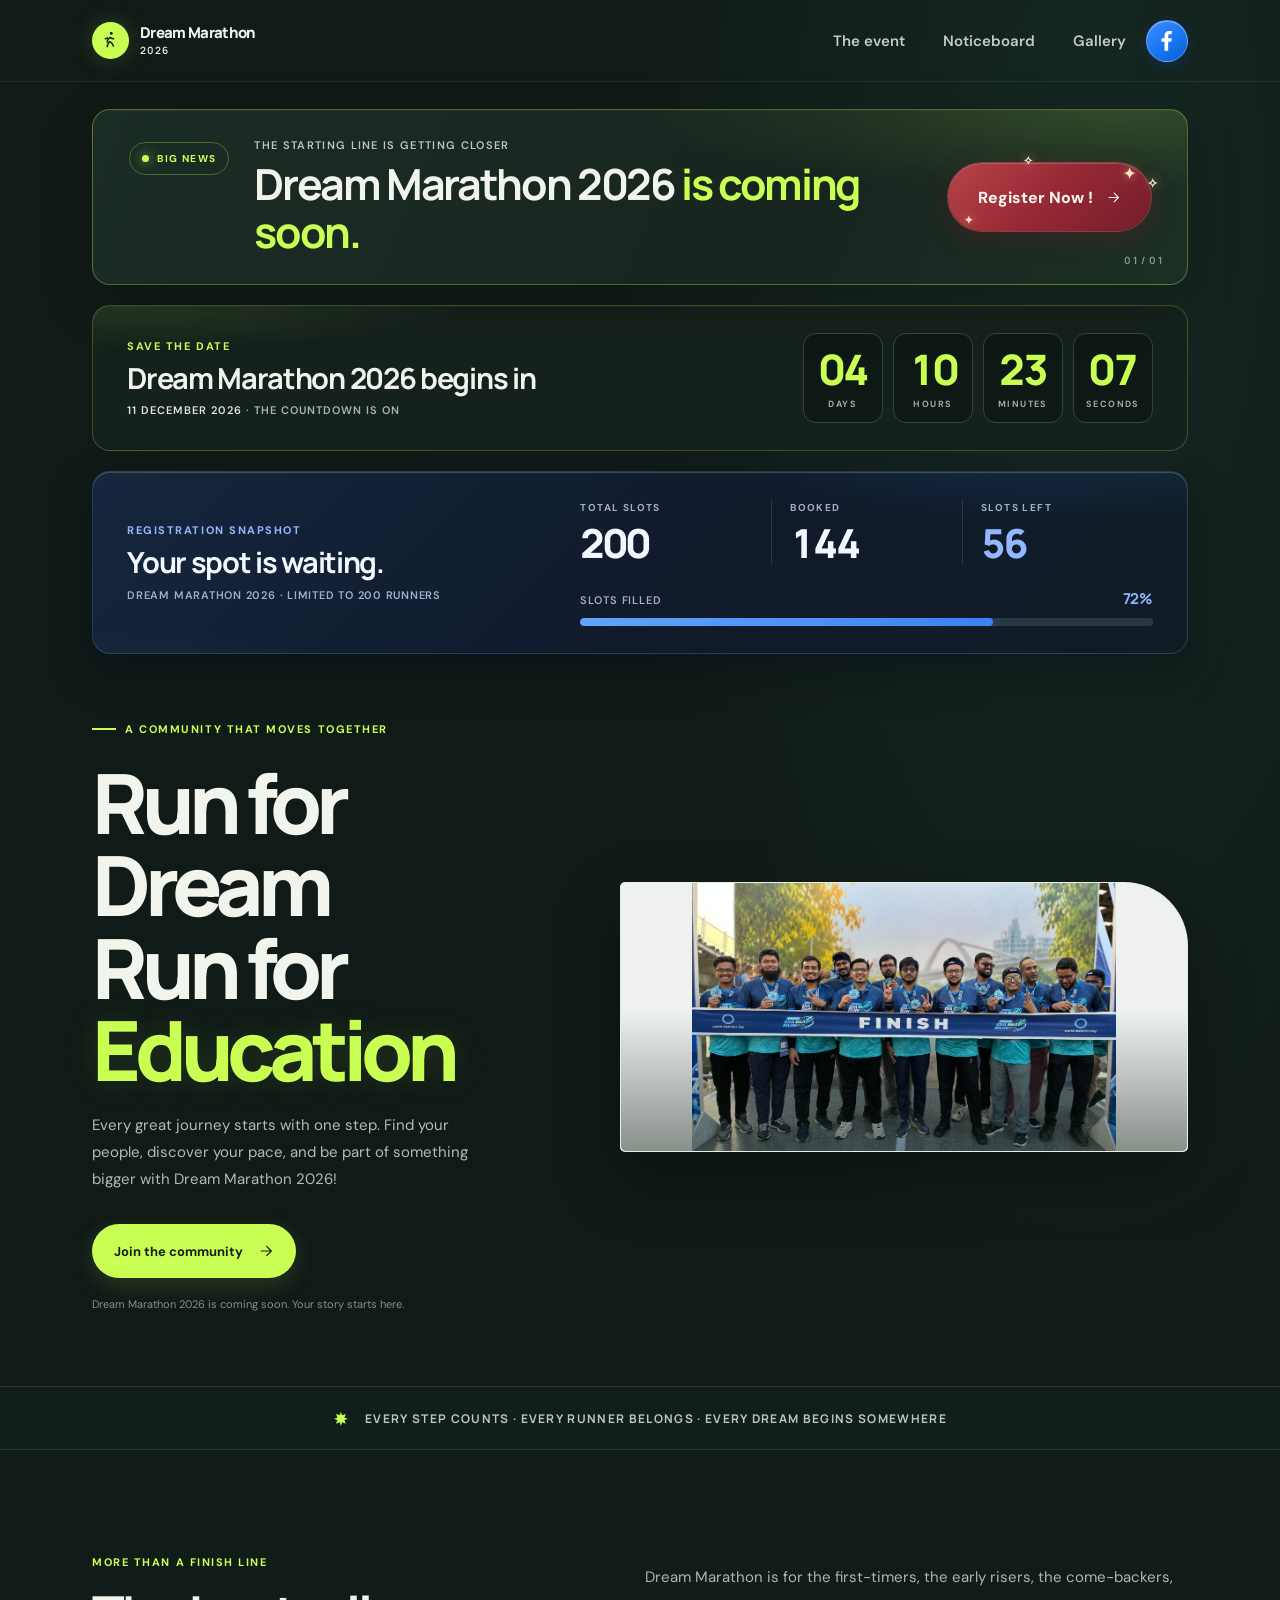
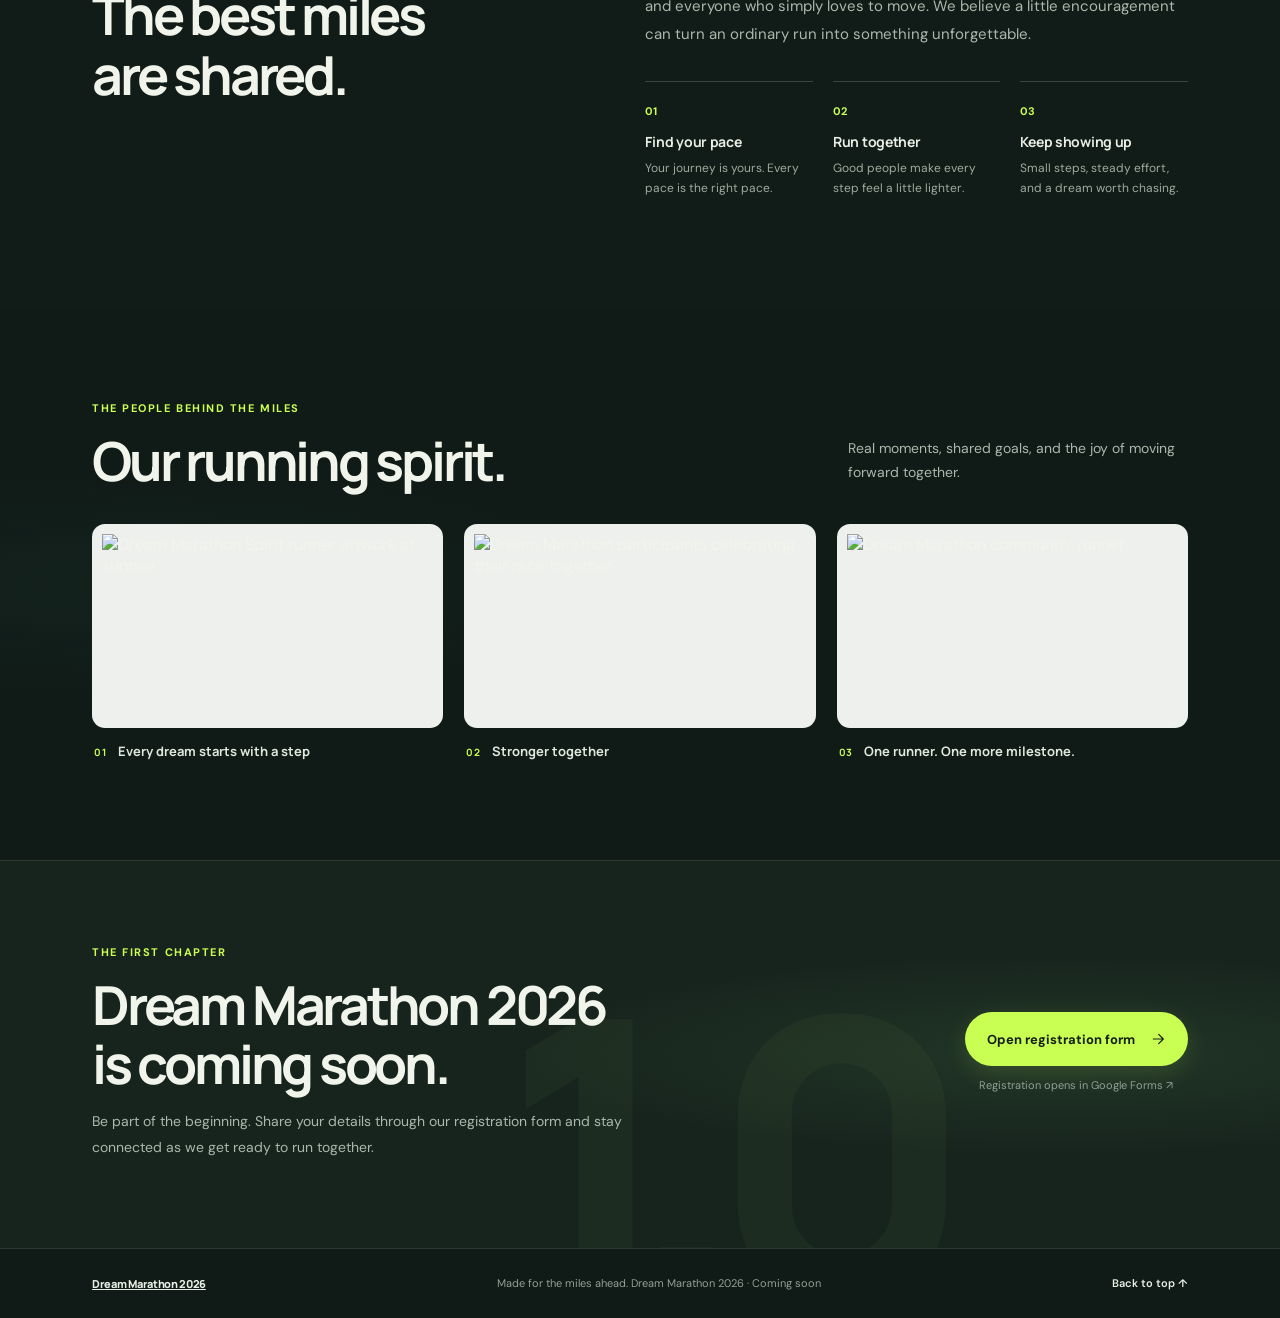
==== commit 0111e16b: "Refine navbar sizing and update registration snapshot to 56 slots left" ====
--- a/index.html
+++ b/index.html
@@ -69,7 +69,7 @@
     .nav-links { display: flex; align-items: center; gap: 38px; }
     .nav-links a {
       color: #4e5952;
-      font-size: 13px;
+      font-size: 15px;
       font-weight: 600;
       text-decoration: none;
       transition: color .2s ease;
@@ -414,7 +414,7 @@
         </div>
       </section>
 
-      <section class="slots" aria-labelledby="slots-title" data-total="200" data-booked="125">
+      <section class="slots" aria-labelledby="slots-title" data-total="200" data-booked="144">
         <div class="slots-copy">
           <p class="section-kicker">Registration snapshot</p>
           <h2 class="slots-title" id="slots-title">Your spot is waiting.</h2>
@@ -428,19 +428,19 @@
             </div>
             <div class="slot-stat">
               <span class="slot-stat-label">Booked</span>
-              <strong class="slot-stat-value" data-slots-booked>125</strong>
+              <strong class="slot-stat-value" data-slots-booked>144</strong>
             </div>
             <div class="slot-stat slot-stat--open">
               <span class="slot-stat-label">Slots left</span>
-              <strong class="slot-stat-value" data-slots-left>75</strong>
+              <strong class="slot-stat-value" data-slots-left>56</strong>
             </div>
           </div>
           <div class="slot-progress">
             <div class="slot-progress-head">
               <span>Slots filled</span>
-              <strong data-slots-percent>63%</strong>
-            </div>
-            <div class="slot-progress-track" role="progressbar" aria-label="Slots filled" aria-valuemin="0" aria-valuemax="200" aria-valuenow="125" aria-valuetext="125 of 200 slots booked, 63% filled" data-slots-bar>
+              <strong data-slots-percent>72%</strong>
+            </div>
+            <div class="slot-progress-track" role="progressbar" aria-label="Slots filled" aria-valuemin="0" aria-valuemax="200" aria-valuenow="144" aria-valuetext="144 of 200 slots booked, 72% filled" data-slots-bar>
               <span class="slot-progress-fill" data-slots-fill></span>
             </div>
           </div>
--- a/style.css
+++ b/style.css
@@ -48,8 +48,8 @@
 }
 .social-link {
   flex: none;
-  width: 46px;
-  height: 46px;
+  width: 42px;
+  height: 42px;
   display: grid;
   place-items: center;
   border: 1px solid rgba(255, 255, 255, .3);
@@ -59,7 +59,7 @@
   box-shadow: 0 4px 14px rgba(8, 67, 155, .38), inset 0 1px 0 rgba(255, 255, 255, .28);
   transition: color .2s ease, border-color .2s ease, background .2s ease, box-shadow .2s ease, transform .2s ease;
 }
-.social-link svg { width: 25px; height: 25px; }
+.social-link svg { width: 27px; height: 27px; }
 .social-link:hover {
   color: #fff;
   border-color: rgba(255, 255, 255, .7);
@@ -539,7 +539,7 @@
   .big-news { margin-right: 5%; margin-left: 5%; padding: 26px; gap: 17px; }
   .news-message h2 { font-size: clamp(24px, 3.8vw, 34px); }
   .nav-links { gap: 14px; }
-  .nav-links .nav-cta { padding: 11px 14px; font-size: 12px; white-space: nowrap; }
+  .nav-links .nav-cta { padding: 11px 14px; font-size: 13px; white-space: nowrap; }
   .header-actions { gap: 12px; }
   .countdown {
     margin-right: 5%;
@@ -597,8 +597,8 @@
   .countdown-label { margin-top: 6px; font-size: 8px; letter-spacing: .12em; }
   .header-actions { order: 2; margin-left: auto; gap: 0; }
   .menu-toggle { order: 3; }
-  .social-link { width: 44px; height: 44px; }
-  .social-link svg { width: 24px; height: 24px; }
+  .social-link { width: 38px; height: 38px; }
+  .social-link svg { width: 25px; height: 25px; }
   .slots {
     margin-top: 17px;
     padding: 22px 18px 24px;
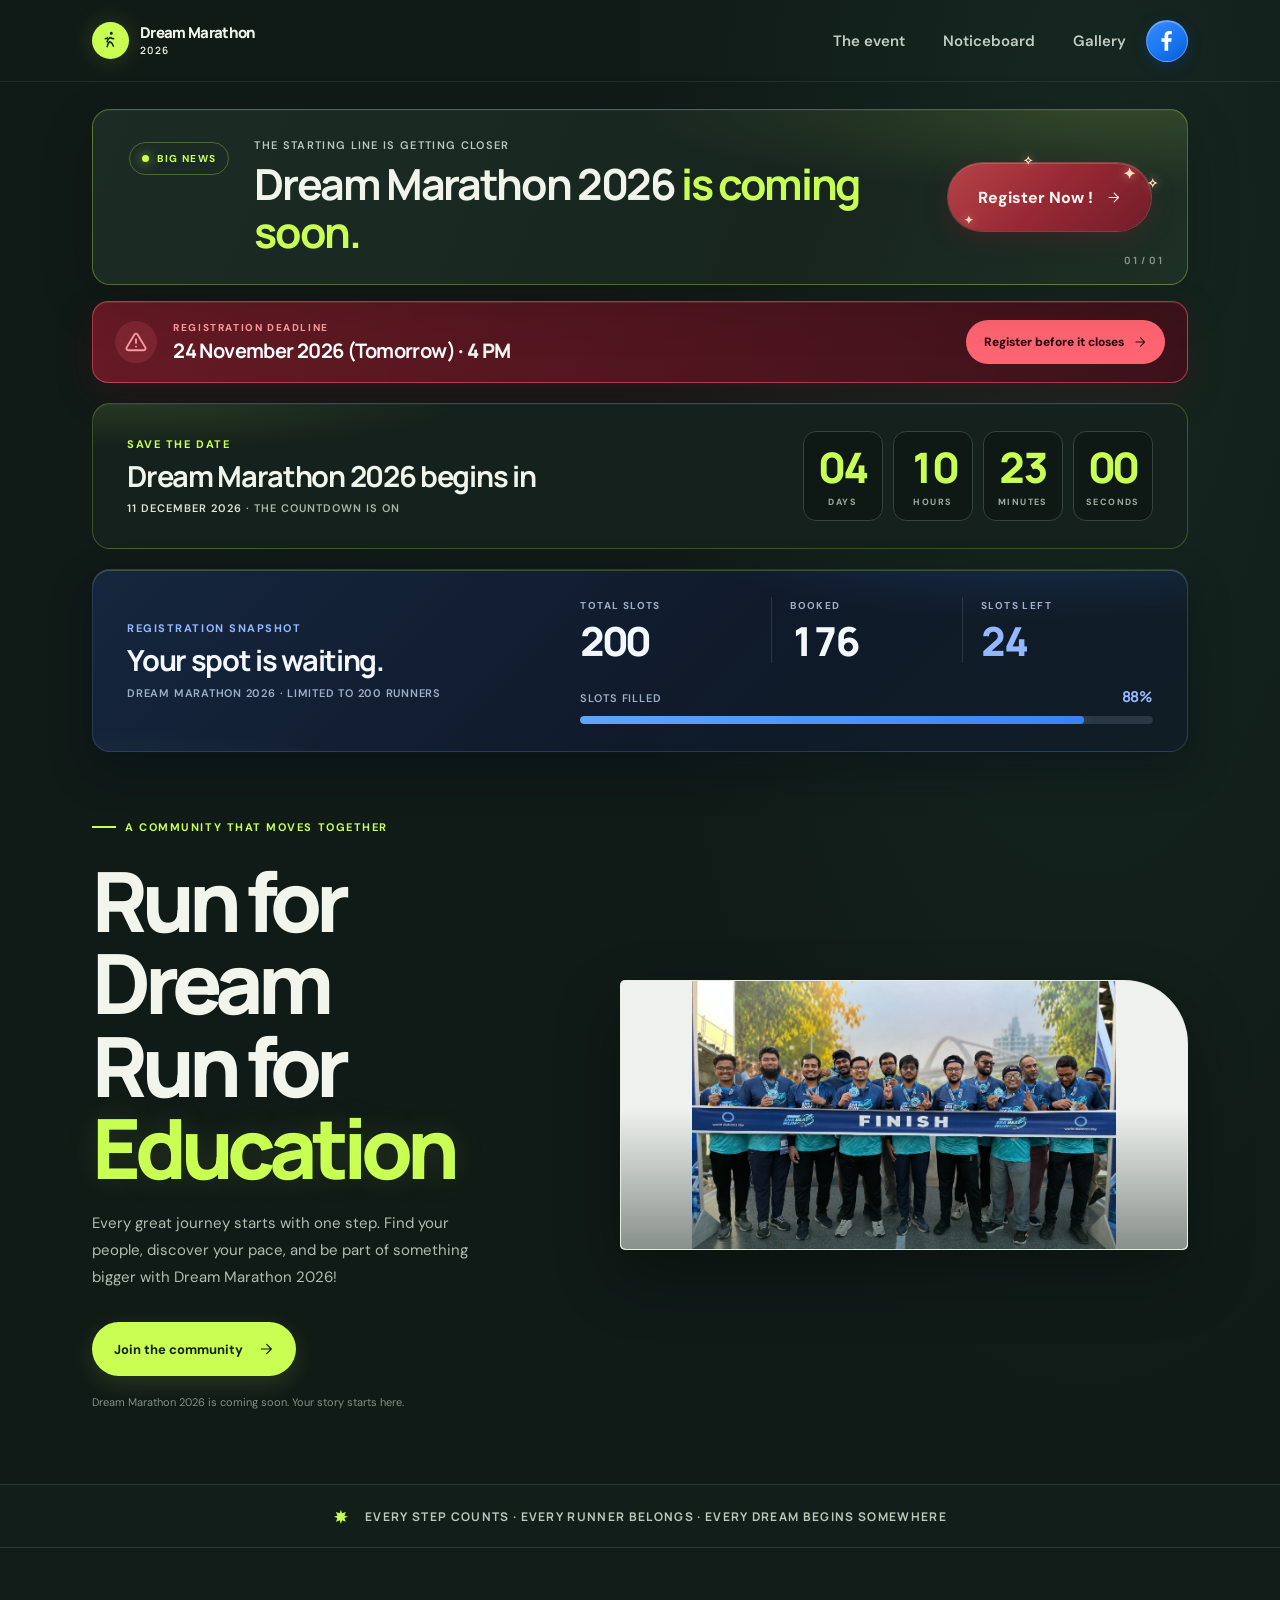
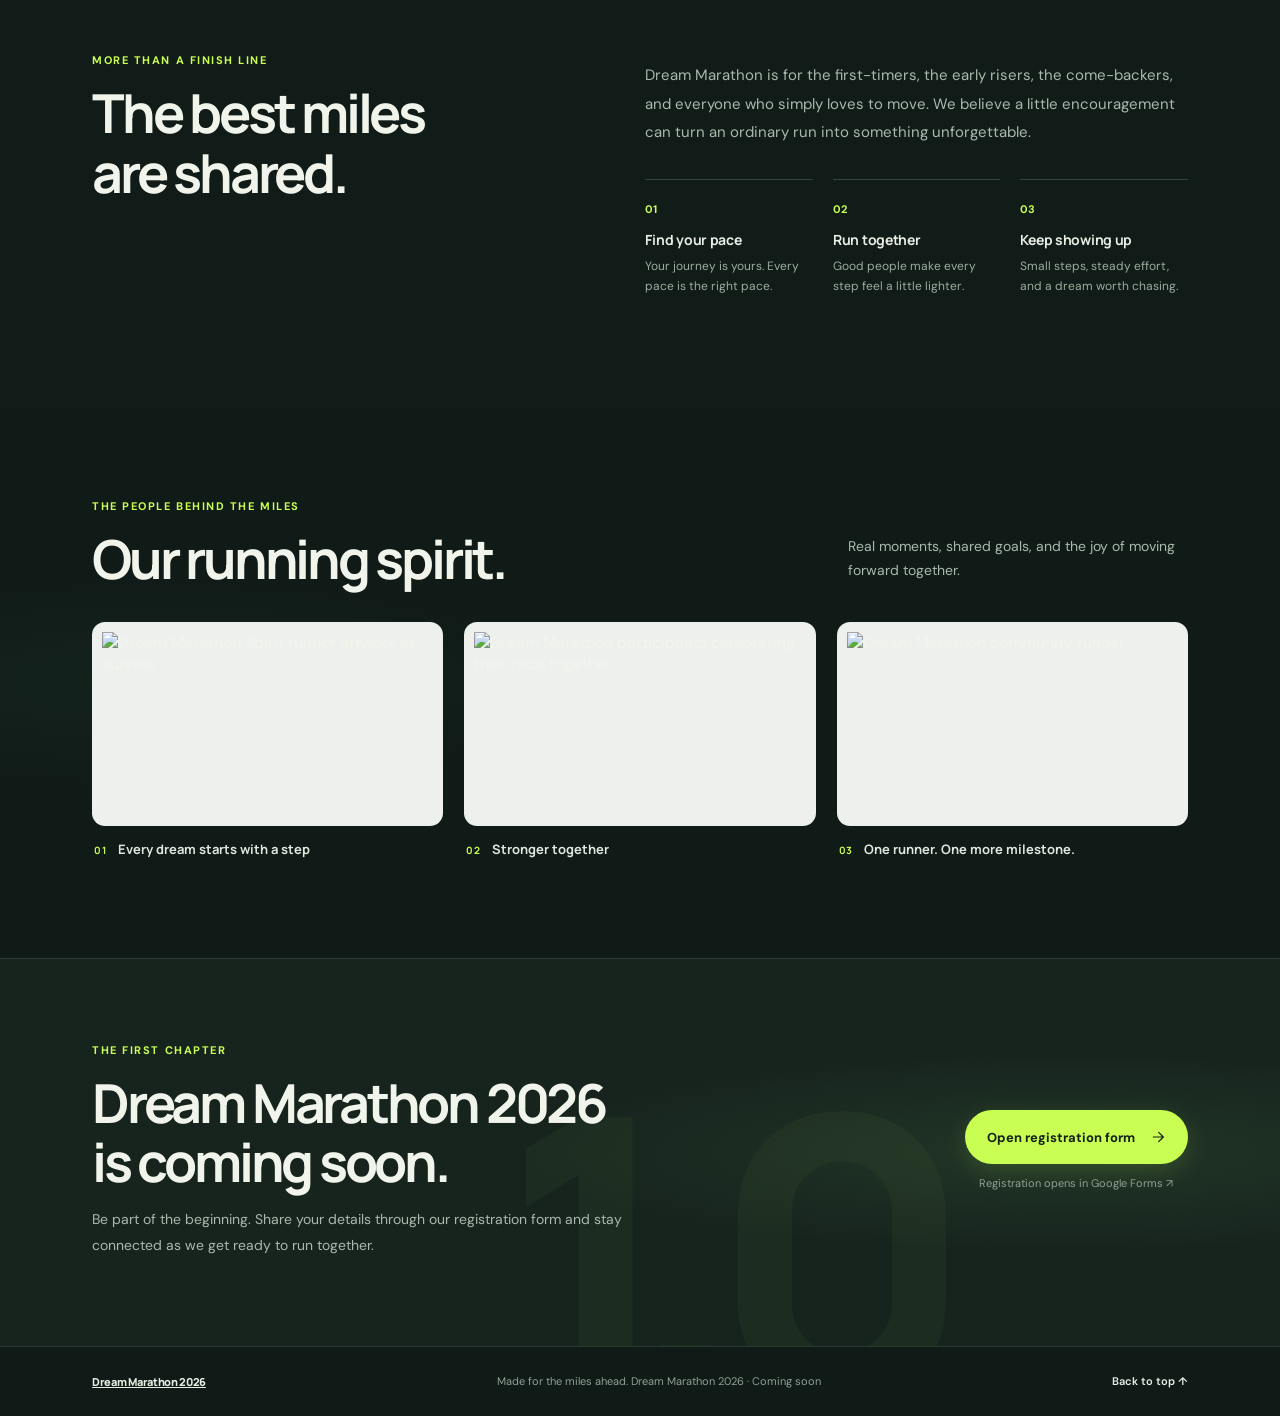
==== commit 41200f10: "Add registration deadline alert and update slots to 24 left" ====
--- a/index.html
+++ b/index.html
@@ -384,6 +384,20 @@
         <span class="news-index" aria-hidden="true">01 / 01</span>
       </section>
 
+      <aside class="deadline-alert" role="alert" aria-labelledby="deadline-title">
+        <span class="deadline-icon" aria-hidden="true">
+          <svg viewBox="0 0 24 24" fill="none" stroke="currentColor" stroke-width="2" stroke-linecap="round" stroke-linejoin="round"><path d="M12 9v4m0 4h.01M10.3 3.9 1.8 18a2 2 0 0 0 1.7 3h17a2 2 0 0 0 1.7-3L13.7 3.9a2 2 0 0 0-3.4 0Z"/></svg>
+        </span>
+        <div class="deadline-copy">
+          <p class="deadline-kicker" id="deadline-title">Registration deadline</p>
+          <p class="deadline-message"><strong>24 November 2026 (Tomorrow)</strong> <span aria-hidden="true">·</span> 4 PM</p>
+        </div>
+        <a class="deadline-link" href="https://forms.gle/8o8HJQmVtt72QehG7" target="_blank" rel="noopener noreferrer">
+          Register before it closes
+          <svg viewBox="0 0 24 24" fill="none" stroke="currentColor" stroke-width="1.8" stroke-linecap="round" stroke-linejoin="round" aria-hidden="true"><path d="M5 12h14M13 5l7 7-7 7"/></svg>
+        </a>
+      </aside>
+
       <section class="countdown" aria-labelledby="countdown-title">
         <div class="countdown-copy">
           <p class="section-kicker">Save the date</p>
@@ -414,7 +428,7 @@
         </div>
       </section>
 
-      <section class="slots" aria-labelledby="slots-title" data-total="200" data-booked="144">
+      <section class="slots" aria-labelledby="slots-title" data-total="200" data-booked="176">
         <div class="slots-copy">
           <p class="section-kicker">Registration snapshot</p>
           <h2 class="slots-title" id="slots-title">Your spot is waiting.</h2>
@@ -428,19 +442,19 @@
             </div>
             <div class="slot-stat">
               <span class="slot-stat-label">Booked</span>
-              <strong class="slot-stat-value" data-slots-booked>144</strong>
+              <strong class="slot-stat-value" data-slots-booked>176</strong>
             </div>
             <div class="slot-stat slot-stat--open">
               <span class="slot-stat-label">Slots left</span>
-              <strong class="slot-stat-value" data-slots-left>56</strong>
+              <strong class="slot-stat-value" data-slots-left>24</strong>
             </div>
           </div>
           <div class="slot-progress">
             <div class="slot-progress-head">
               <span>Slots filled</span>
-              <strong data-slots-percent>72%</strong>
-            </div>
-            <div class="slot-progress-track" role="progressbar" aria-label="Slots filled" aria-valuemin="0" aria-valuemax="200" aria-valuenow="144" aria-valuetext="144 of 200 slots booked, 72% filled" data-slots-bar>
+              <strong data-slots-percent>88%</strong>
+            </div>
+            <div class="slot-progress-track" role="progressbar" aria-label="Slots filled" aria-valuemin="0" aria-valuemax="200" aria-valuenow="176" aria-valuetext="176 of 200 slots booked, 88% filled" data-slots-bar>
               <span class="slot-progress-fill" data-slots-fill></span>
             </div>
           </div>
--- a/style.css
+++ b/style.css
@@ -208,6 +208,67 @@
   letter-spacing: .12em;
 }
 
+.deadline-alert {
+  margin: 16px 7.2% 0;
+  padding: 18px 22px;
+  display: flex;
+  align-items: center;
+  gap: 16px;
+  border: 1px solid rgba(255, 96, 110, .55);
+  border-radius: 16px;
+  background: linear-gradient(112deg, rgba(122, 27, 40, .82), rgba(64, 16, 26, .92));
+  box-shadow: 0 12px 35px rgba(90, 12, 25, .28), inset 0 1px rgba(255, 190, 190, .12);
+}
+.deadline-icon {
+  flex: none;
+  width: 42px;
+  height: 42px;
+  display: grid;
+  place-items: center;
+  border-radius: 50%;
+  background: rgba(255, 100, 113, .16);
+  color: #ff9aa2;
+}
+.deadline-icon svg { width: 22px; height: 22px; }
+.deadline-copy { min-width: 0; }
+.deadline-kicker {
+  margin: 0 0 4px;
+  color: #ff9aa2;
+  font-size: 10px;
+  font-weight: 800;
+  letter-spacing: .16em;
+  text-transform: uppercase;
+}
+.deadline-message {
+  margin: 0;
+  font-family: var(--font-display);
+  font-size: clamp(15px, 1.8vw, 20px);
+  font-weight: 800;
+  letter-spacing: -.03em;
+  line-height: 1.25;
+}
+.deadline-message strong { color: #fff; }
+.deadline-link {
+  flex: none;
+  margin-left: auto;
+  min-height: 44px;
+  padding: 0 18px;
+  display: inline-flex;
+  align-items: center;
+  justify-content: center;
+  gap: 9px;
+  border-radius: 999px;
+  background: #ff6472;
+  color: #2a060c;
+  font-size: 12px;
+  font-weight: 800;
+  text-decoration: none;
+  white-space: nowrap;
+  transition: background .2s ease, transform .2s ease;
+}
+.deadline-link:hover { background: #ff8390; transform: translateY(-1px); }
+.deadline-link svg { width: 14px; height: 14px; }
+
 .countdown {
   margin: 20px 7.2% 0;
   padding: 27px 34px;
@@ -537,6 +598,7 @@
 
 @media (max-width: 900px) {
   .big-news { margin-right: 5%; margin-left: 5%; padding: 26px; gap: 17px; }
+  .deadline-alert { margin-right: 5%; margin-left: 5%; padding: 16px 18px; }
   .news-message h2 { font-size: clamp(24px, 3.8vw, 34px); }
   .nav-links { gap: 14px; }
   .nav-links .nav-cta { padding: 11px 14px; font-size: 13px; white-space: nowrap; }
@@ -583,6 +645,15 @@
   .news-message h2 { max-width: 440px; font-size: clamp(29px, 8.5vw, 39px); }
   .news-link { grid-column: 1; justify-self: start; min-width: 175px; min-height: 62px; padding: 0 25px; font-size: 15px; }
   .news-index { right: 17px; bottom: 15px; }
+  .deadline-alert {
+    margin: 14px 5% 0;
+    padding: 16px;
+    flex-wrap: wrap;
+    gap: 12px;
+  }
+  .deadline-icon { width: 38px; height: 38px; }
+  .deadline-icon svg { width: 20px; height: 20px; }
+  .deadline-link { width: 100%; margin-left: 0; }
   .countdown {
     margin-top: 17px;
     padding: 22px 18px 24px;
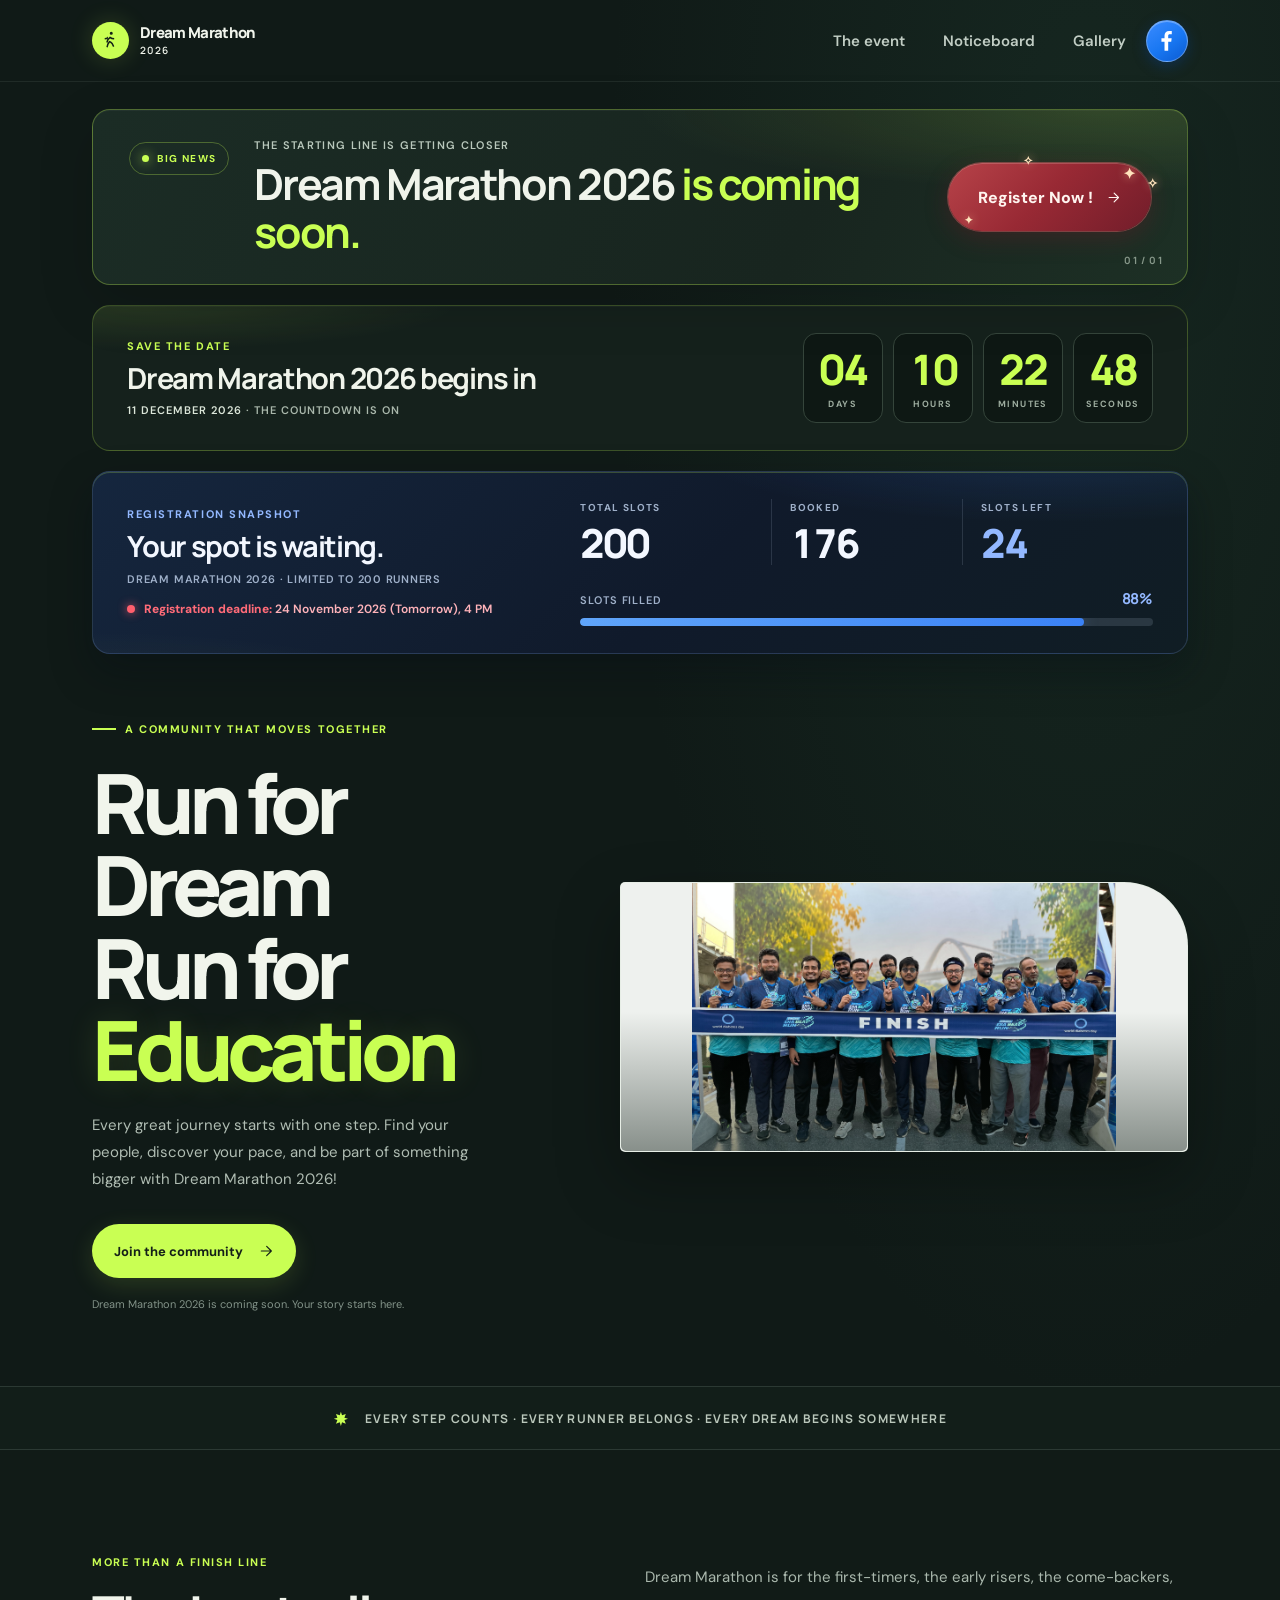
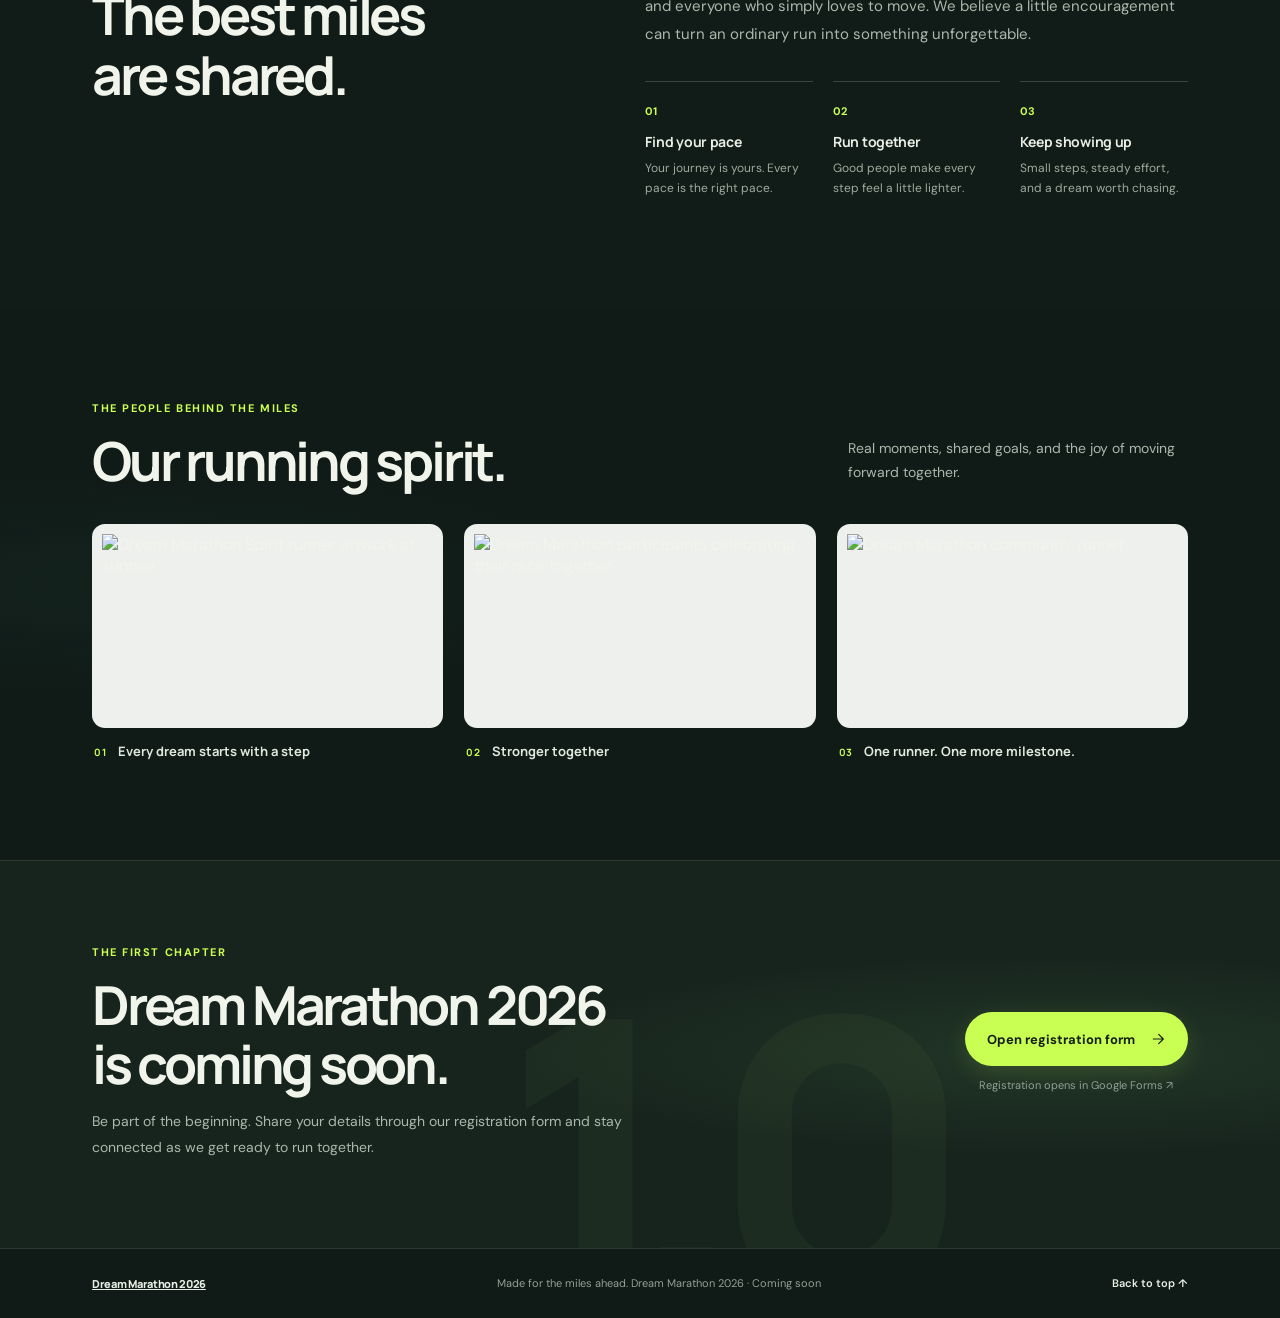
==== commit 07f96b3c: "Move registration deadline note into registration snapshot column" ====
--- a/index.html
+++ b/index.html
@@ -384,20 +384,6 @@
         <span class="news-index" aria-hidden="true">01 / 01</span>
       </section>
 
-      <aside class="deadline-alert" role="alert" aria-labelledby="deadline-title">
-        <span class="deadline-icon" aria-hidden="true">
-          <svg viewBox="0 0 24 24" fill="none" stroke="currentColor" stroke-width="2" stroke-linecap="round" stroke-linejoin="round"><path d="M12 9v4m0 4h.01M10.3 3.9 1.8 18a2 2 0 0 0 1.7 3h17a2 2 0 0 0 1.7-3L13.7 3.9a2 2 0 0 0-3.4 0Z"/></svg>
-        </span>
-        <div class="deadline-copy">
-          <p class="deadline-kicker" id="deadline-title">Registration deadline</p>
-          <p class="deadline-message"><strong>24 November 2026 (Tomorrow)</strong> <span aria-hidden="true">·</span> 4 PM</p>
-        </div>
-        <a class="deadline-link" href="https://forms.gle/8o8HJQmVtt72QehG7" target="_blank" rel="noopener noreferrer">
-          Register before it closes
-          <svg viewBox="0 0 24 24" fill="none" stroke="currentColor" stroke-width="1.8" stroke-linecap="round" stroke-linejoin="round" aria-hidden="true"><path d="M5 12h14M13 5l7 7-7 7"/></svg>
-        </a>
-      </aside>
-
       <section class="countdown" aria-labelledby="countdown-title">
         <div class="countdown-copy">
           <p class="section-kicker">Save the date</p>
@@ -433,6 +419,10 @@
           <p class="section-kicker">Registration snapshot</p>
           <h2 class="slots-title" id="slots-title">Your spot is waiting.</h2>
           <p class="slots-note">Dream Marathon 2026 · Limited to 200 runners</p>
+          <p class="slots-deadline" role="alert">
+            <span class="slots-deadline-dot" aria-hidden="true"></span>
+            <span><strong>Registration deadline:</strong> <time datetime="2026-11-24T16:00:00+06:00">24 November 2026 (Tomorrow), 4 PM</time></span>
+          </p>
         </div>
         <div class="slots-details">
           <div class="slot-stats">
--- a/style.css
+++ b/style.css
@@ -208,67 +208,6 @@
   letter-spacing: .12em;
 }
 
-.deadline-alert {
-  margin: 16px 7.2% 0;
-  padding: 18px 22px;
-  display: flex;
-  align-items: center;
-  gap: 16px;
-  border: 1px solid rgba(255, 96, 110, .55);
-  border-radius: 16px;
-  background: linear-gradient(112deg, rgba(122, 27, 40, .82), rgba(64, 16, 26, .92));
-  box-shadow: 0 12px 35px rgba(90, 12, 25, .28), inset 0 1px rgba(255, 190, 190, .12);
-}
-.deadline-icon {
-  flex: none;
-  width: 42px;
-  height: 42px;
-  display: grid;
-  place-items: center;
-  border-radius: 50%;
-  background: rgba(255, 100, 113, .16);
-  color: #ff9aa2;
-}
-.deadline-icon svg { width: 22px; height: 22px; }
-.deadline-copy { min-width: 0; }
-.deadline-kicker {
-  margin: 0 0 4px;
-  color: #ff9aa2;
-  font-size: 10px;
-  font-weight: 800;
-  letter-spacing: .16em;
-  text-transform: uppercase;
-}
-.deadline-message {
-  margin: 0;
-  font-family: var(--font-display);
-  font-size: clamp(15px, 1.8vw, 20px);
-  font-weight: 800;
-  letter-spacing: -.03em;
-  line-height: 1.25;
-}
-.deadline-message strong { color: #fff; }
-.deadline-link {
-  flex: none;
-  margin-left: auto;
-  min-height: 44px;
-  padding: 0 18px;
-  display: inline-flex;
-  align-items: center;
-  justify-content: center;
-  gap: 9px;
-  border-radius: 999px;
-  background: #ff6472;
-  color: #2a060c;
-  font-size: 12px;
-  font-weight: 800;
-  text-decoration: none;
-  white-space: nowrap;
-  transition: background .2s ease, transform .2s ease;
-}
-.deadline-link:hover { background: #ff8390; transform: translateY(-1px); }
-.deadline-link svg { width: 14px; height: 14px; }
-
 .countdown {
   margin: 20px 7.2% 0;
   padding: 27px 34px;
@@ -372,6 +311,26 @@
   letter-spacing: .07em;
   text-transform: uppercase;
 }
+.slots-deadline {
+  margin: 14px 0 0;
+  display: flex;
+  align-items: flex-start;
+  gap: 9px;
+  color: #ffb3ba;
+  font-size: 12px;
+  font-weight: 600;
+  line-height: 1.5;
+}
+.slots-deadline strong { color: #ff6b78; font-weight: 800; }
+.slots-deadline-dot {
+  flex: none;
+  width: 8px;
+  height: 8px;
+  margin-top: 5px;
+  border-radius: 50%;
+  background: #ff5f6d;
+  box-shadow: 0 0 10px rgba(255, 95, 109, .85);
+}
 
 .slot-stats {
   display: grid;
@@ -598,7 +557,6 @@
 
 @media (max-width: 900px) {
   .big-news { margin-right: 5%; margin-left: 5%; padding: 26px; gap: 17px; }
-  .deadline-alert { margin-right: 5%; margin-left: 5%; padding: 16px 18px; }
   .news-message h2 { font-size: clamp(24px, 3.8vw, 34px); }
   .nav-links { gap: 14px; }
   .nav-links .nav-cta { padding: 11px 14px; font-size: 13px; white-space: nowrap; }
@@ -645,15 +603,6 @@
   .news-message h2 { max-width: 440px; font-size: clamp(29px, 8.5vw, 39px); }
   .news-link { grid-column: 1; justify-self: start; min-width: 175px; min-height: 62px; padding: 0 25px; font-size: 15px; }
   .news-index { right: 17px; bottom: 15px; }
-  .deadline-alert {
-    margin: 14px 5% 0;
-    padding: 16px;
-    flex-wrap: wrap;
-    gap: 12px;
-  }
-  .deadline-icon { width: 38px; height: 38px; }
-  .deadline-icon svg { width: 20px; height: 20px; }
-  .deadline-link { width: 100%; margin-left: 0; }
   .countdown {
     margin-top: 17px;
     padding: 22px 18px 24px;
@@ -678,6 +627,7 @@
   }
   .slots-title { font-size: clamp(20px, 5.6vw, 25px); }
   .slots-note { font-size: 10px; }
+  .slots-deadline { margin-top: 11px; font-size: 11px; }
   .slot-stat { padding: 0 11px; }
   .slot-stat-label { font-size: 9px; letter-spacing: .1em; }
   .slot-stat-value { font-size: clamp(24px, 7vw, 32px); }
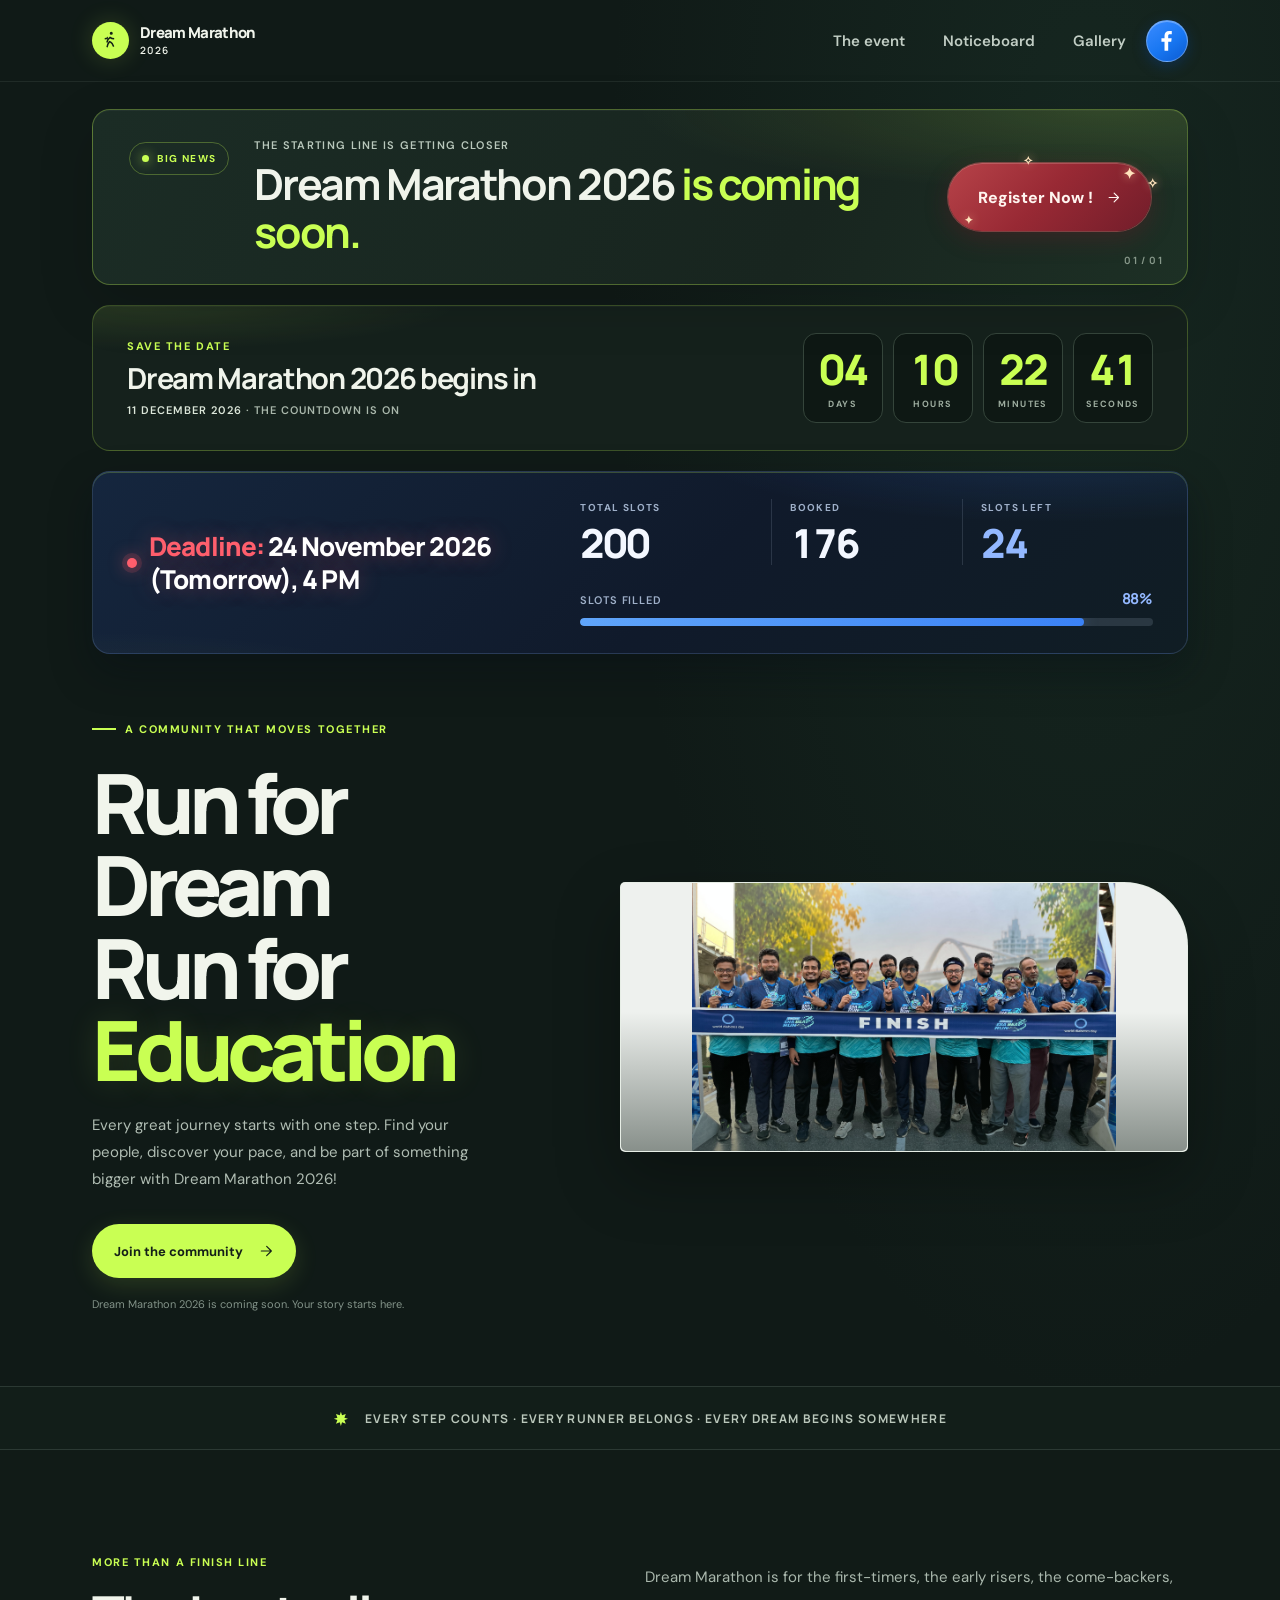
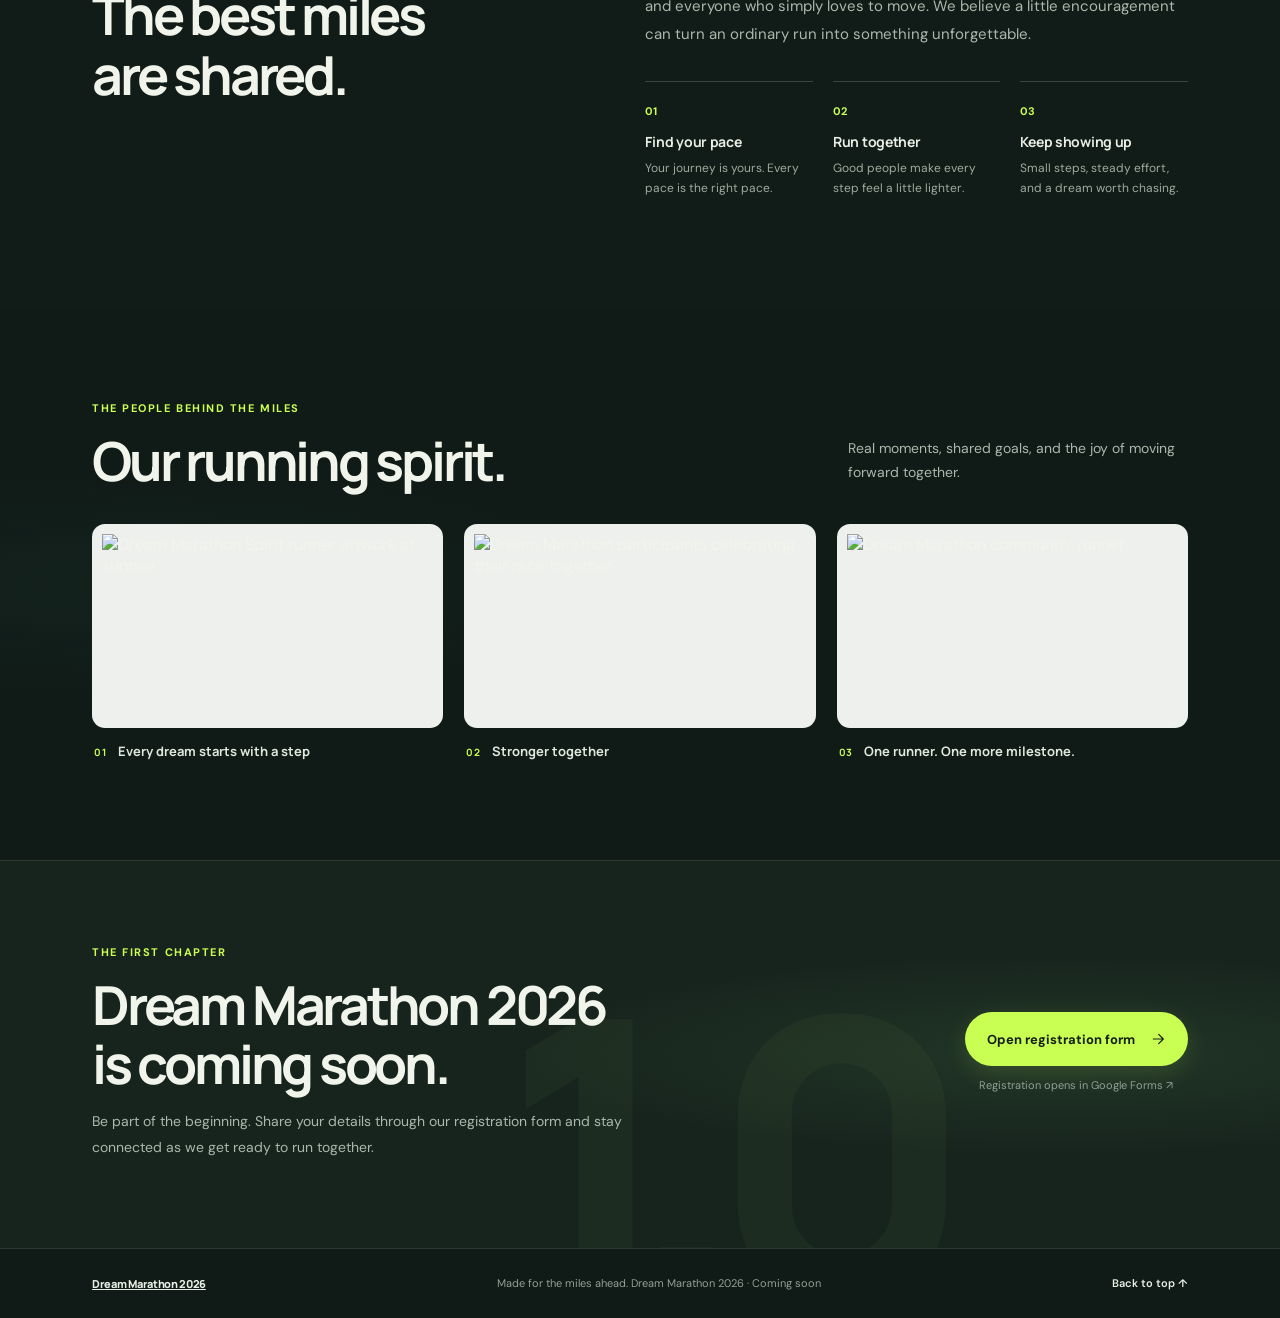
==== commit 4b157e73: "Show only highlighted registration deadline in snapshot column" ====
--- a/index.html
+++ b/index.html
@@ -416,12 +416,9 @@
 
       <section class="slots" aria-labelledby="slots-title" data-total="200" data-booked="176">
         <div class="slots-copy">
-          <p class="section-kicker">Registration snapshot</p>
-          <h2 class="slots-title" id="slots-title">Your spot is waiting.</h2>
-          <p class="slots-note">Dream Marathon 2026 · Limited to 200 runners</p>
-          <p class="slots-deadline" role="alert">
+          <p class="slots-deadline" id="slots-title" role="alert">
             <span class="slots-deadline-dot" aria-hidden="true"></span>
-            <span><strong>Registration deadline:</strong> <time datetime="2026-11-24T16:00:00+06:00">24 November 2026 (Tomorrow), 4 PM</time></span>
+            <span><strong>Deadline:</strong> <time datetime="2026-11-24T16:00:00+06:00">24 November 2026 (Tomorrow), 4 PM</time></span>
           </p>
         </div>
         <div class="slots-details">
--- a/style.css
+++ b/style.css
@@ -292,44 +292,32 @@
     inset 0 1px 0 rgba(201, 255, 83, .22),
     0 18px 40px rgba(4, 12, 22, .38);
 }
-.slots .section-kicker {
-  margin: 0 0 9px;
-  color: #93b8ff;
-}
-.slots-title {
-  margin: 0 0 8px;
-  color: #f3f7ff;
-  font-size: clamp(21px, 2.5vw, 29px);
-  line-height: 1.15;
-  letter-spacing: -.045em;
-}
-.slots-note {
+.slots-deadline {
   margin: 0;
-  color: #9fb0c9;
-  font-size: 11px;
-  font-weight: 600;
-  letter-spacing: .07em;
-  text-transform: uppercase;
-}
-.slots-deadline {
-  margin: 14px 0 0;
   display: flex;
-  align-items: flex-start;
-  gap: 9px;
-  color: #ffb3ba;
-  font-size: 12px;
-  font-weight: 600;
-  line-height: 1.5;
-}
-.slots-deadline strong { color: #ff6b78; font-weight: 800; }
+  align-items: center;
+  gap: 12px;
+  color: #ff9aa4;
+  font-family: var(--font-display);
+  font-size: clamp(18px, 2.2vw, 26px);
+  font-weight: 800;
+  letter-spacing: -.035em;
+  line-height: 1.25;
+  text-shadow: 0 0 22px rgba(255, 95, 109, .35);
+}
+.slots-deadline strong { color: #ff5f6d; font-weight: 800; }
+.slots-deadline time { color: #fff; }
 .slots-deadline-dot {
   flex: none;
-  width: 8px;
-  height: 8px;
-  margin-top: 5px;
+  width: 10px;
+  height: 10px;
   border-radius: 50%;
   background: #ff5f6d;
-  box-shadow: 0 0 10px rgba(255, 95, 109, .85);
+  box-shadow: 0 0 0 5px rgba(255, 95, 109, .14), 0 0 18px rgba(255, 95, 109, .9);
+  animation: deadline-pulse 1.8s ease-in-out infinite;
+}
+@keyframes deadline-pulse {
+  50% { box-shadow: 0 0 0 9px rgba(255, 95, 109, 0), 0 0 24px rgba(255, 95, 109, 1); }
 }
 
 .slot-stats {
@@ -625,9 +613,7 @@
     border-radius: 15px;
     gap: 20px;
   }
-  .slots-title { font-size: clamp(20px, 5.6vw, 25px); }
-  .slots-note { font-size: 10px; }
-  .slots-deadline { margin-top: 11px; font-size: 11px; }
+  .slots-deadline { font-size: clamp(17px, 5vw, 22px); }
   .slot-stat { padding: 0 11px; }
   .slot-stat-label { font-size: 9px; letter-spacing: .1em; }
   .slot-stat-value { font-size: clamp(24px, 7vw, 32px); }
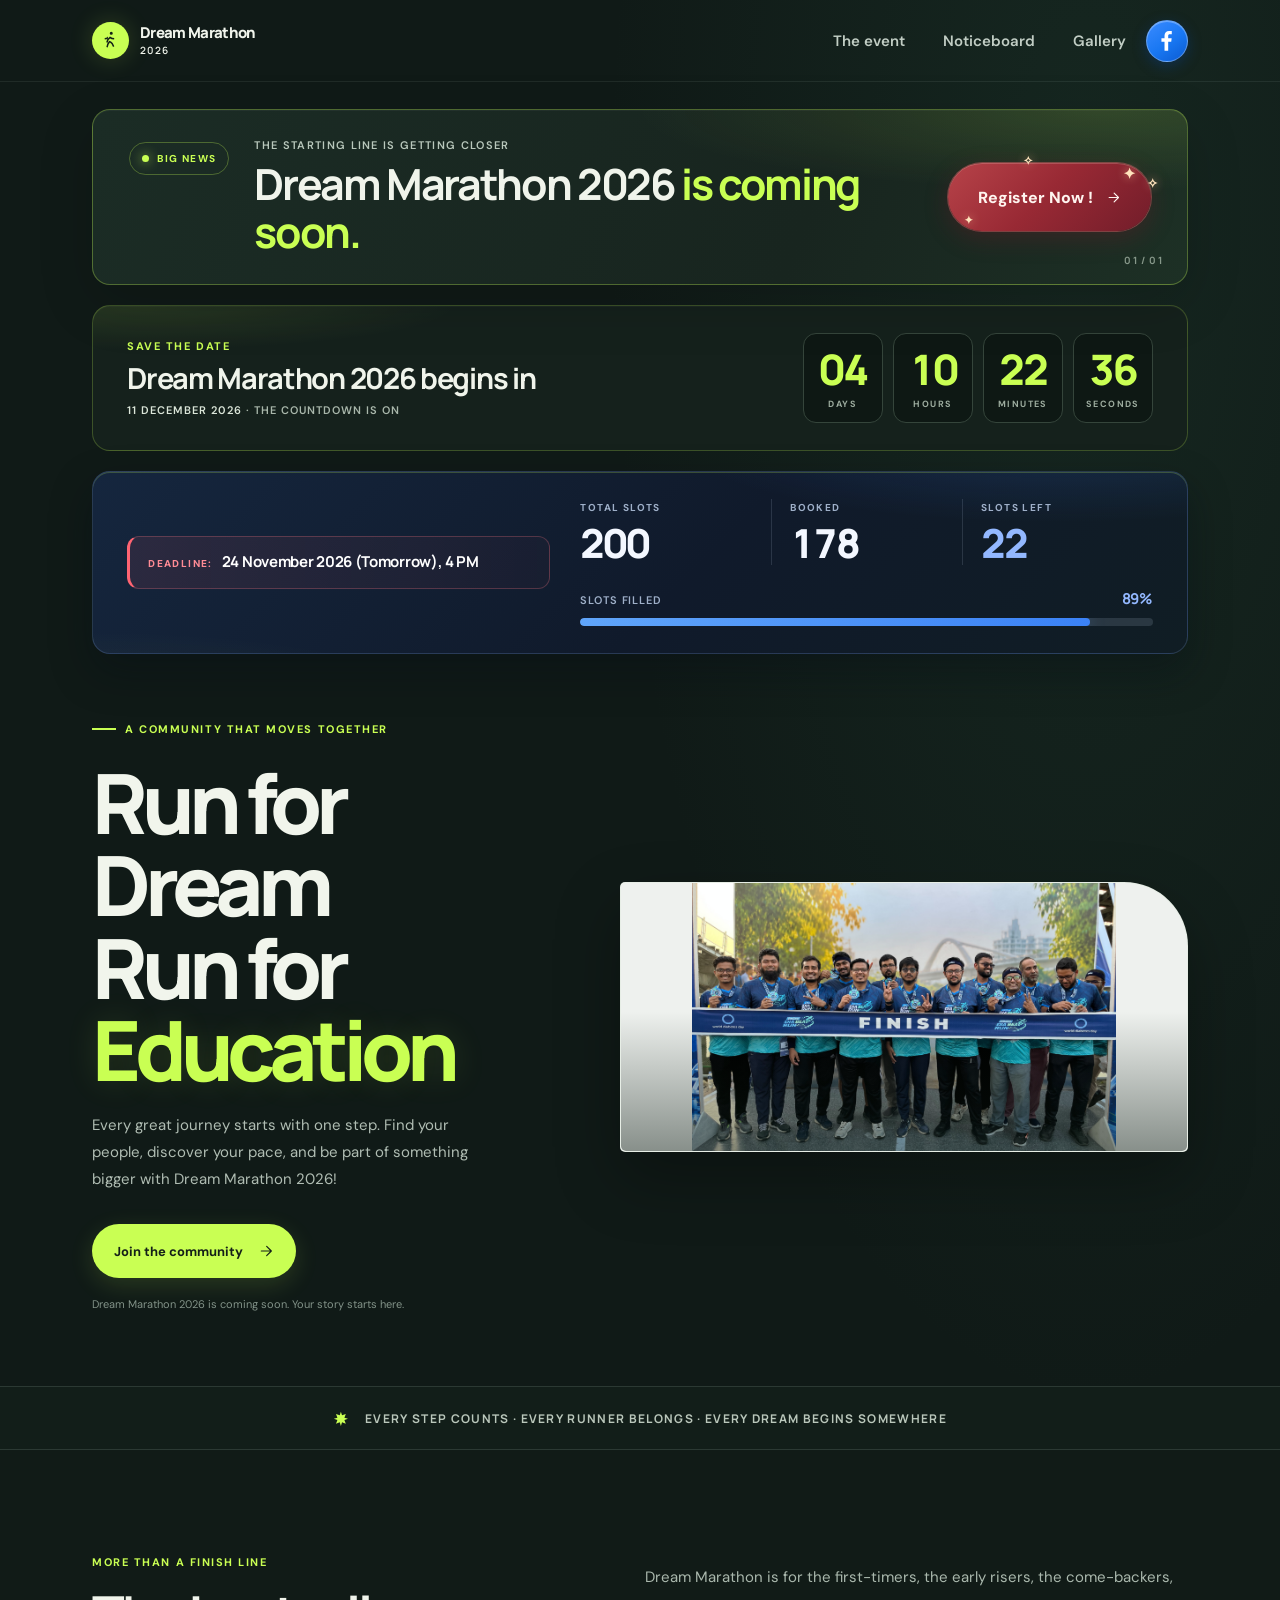
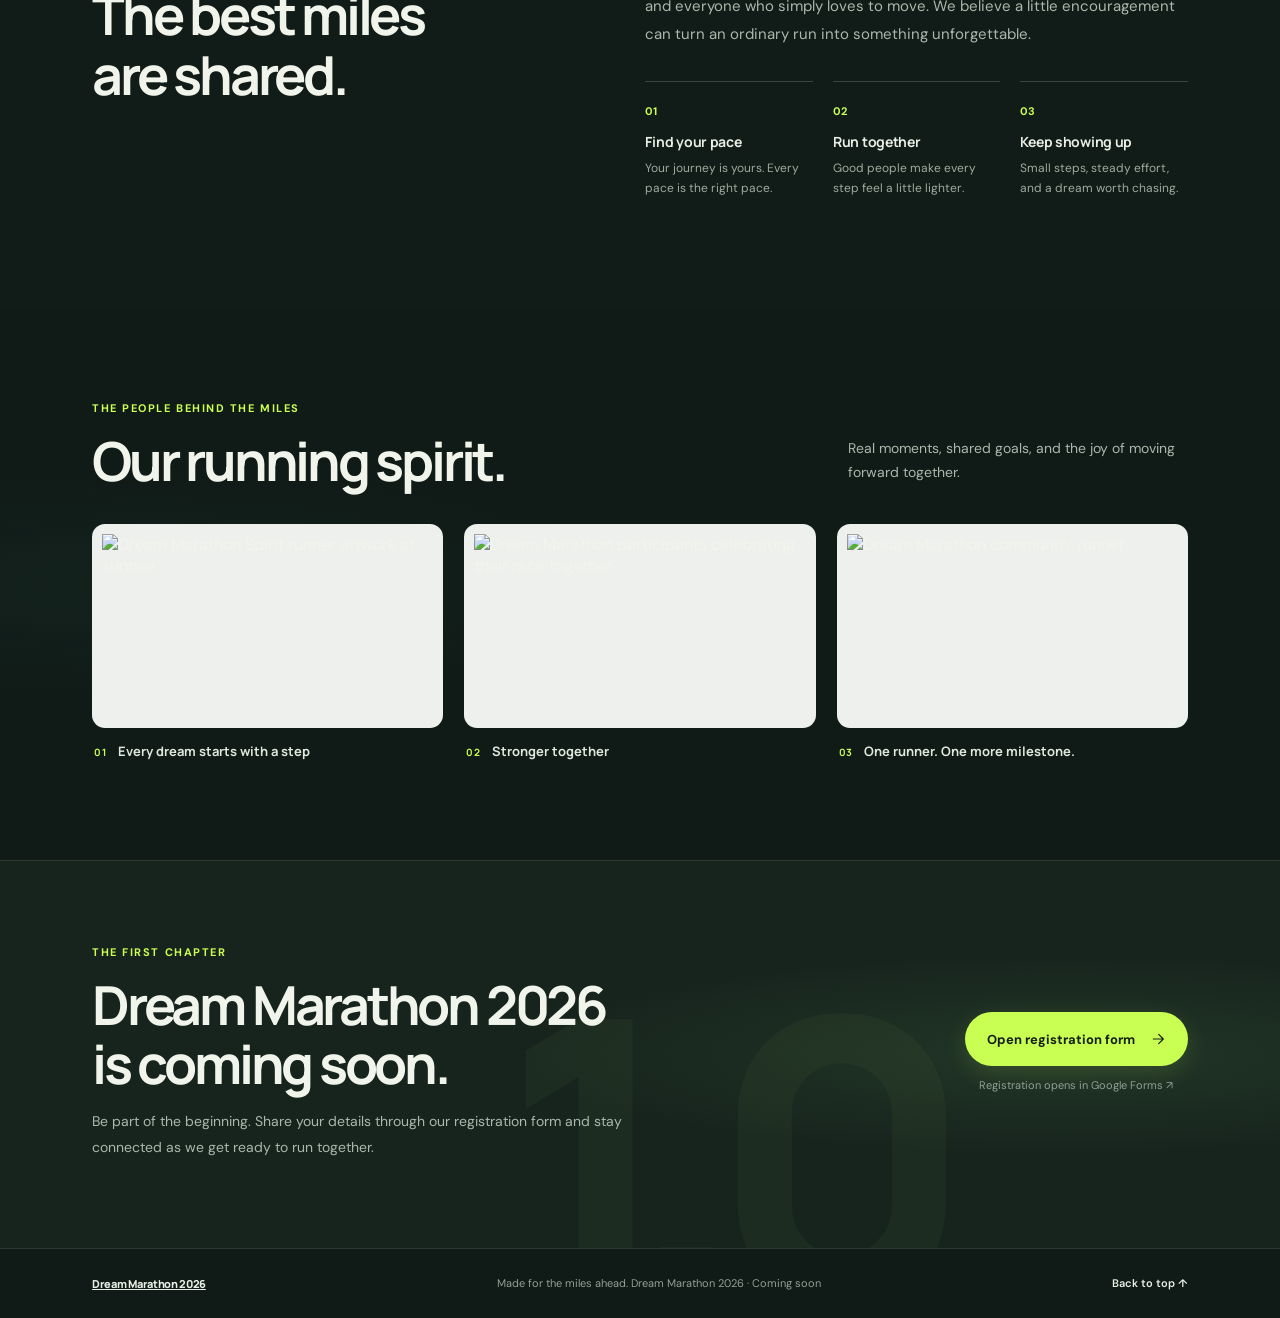
==== commit 11353fe6: "Update to 22 slots left and refine deadline callout styling" ====
--- a/index.html
+++ b/index.html
@@ -414,11 +414,10 @@
         </div>
       </section>
 
-      <section class="slots" aria-labelledby="slots-title" data-total="200" data-booked="176">
+      <section class="slots" aria-labelledby="slots-title" data-total="200" data-booked="178">
         <div class="slots-copy">
           <p class="slots-deadline" id="slots-title" role="alert">
-            <span class="slots-deadline-dot" aria-hidden="true"></span>
-            <span><strong>Deadline:</strong> <time datetime="2026-11-24T16:00:00+06:00">24 November 2026 (Tomorrow), 4 PM</time></span>
+            <strong>Deadline:</strong> <time datetime="2026-11-24T16:00:00+06:00">24 November 2026 (Tomorrow), 4 PM</time>
           </p>
         </div>
         <div class="slots-details">
@@ -429,19 +428,19 @@
             </div>
             <div class="slot-stat">
               <span class="slot-stat-label">Booked</span>
-              <strong class="slot-stat-value" data-slots-booked>176</strong>
+              <strong class="slot-stat-value" data-slots-booked>178</strong>
             </div>
             <div class="slot-stat slot-stat--open">
               <span class="slot-stat-label">Slots left</span>
-              <strong class="slot-stat-value" data-slots-left>24</strong>
+              <strong class="slot-stat-value" data-slots-left>22</strong>
             </div>
           </div>
           <div class="slot-progress">
             <div class="slot-progress-head">
               <span>Slots filled</span>
-              <strong data-slots-percent>88%</strong>
-            </div>
-            <div class="slot-progress-track" role="progressbar" aria-label="Slots filled" aria-valuemin="0" aria-valuemax="200" aria-valuenow="176" aria-valuetext="176 of 200 slots booked, 88% filled" data-slots-bar>
+              <strong data-slots-percent>89%</strong>
+            </div>
+            <div class="slot-progress-track" role="progressbar" aria-label="Slots filled" aria-valuemin="0" aria-valuemax="200" aria-valuenow="178" aria-valuetext="178 of 200 slots booked, 89% filled" data-slots-bar>
               <span class="slot-progress-fill" data-slots-fill></span>
             </div>
           </div>
--- a/style.css
+++ b/style.css
@@ -294,30 +294,30 @@
 }
 .slots-deadline {
   margin: 0;
-  display: flex;
-  align-items: center;
-  gap: 12px;
-  color: #ff9aa4;
+  padding: 14px 18px;
+  border: 1px solid rgba(255, 122, 132, .26);
+  border-left: 3px solid #ff6472;
+  border-radius: 12px;
+  background: linear-gradient(90deg, rgba(255, 95, 109, .1), rgba(255, 95, 109, .03));
+  color: #ffe3e6;
+  font-size: 13px;
+  font-weight: 500;
+  line-height: 1.5;
+}
+.slots-deadline strong {
+  margin-right: 6px;
+  color: #ff8b95;
+  font-size: 10px;
+  font-weight: 800;
+  letter-spacing: .14em;
+  text-transform: uppercase;
+}
+.slots-deadline time {
+  color: #fff;
   font-family: var(--font-display);
-  font-size: clamp(18px, 2.2vw, 26px);
-  font-weight: 800;
-  letter-spacing: -.035em;
-  line-height: 1.25;
-  text-shadow: 0 0 22px rgba(255, 95, 109, .35);
-}
-.slots-deadline strong { color: #ff5f6d; font-weight: 800; }
-.slots-deadline time { color: #fff; }
-.slots-deadline-dot {
-  flex: none;
-  width: 10px;
-  height: 10px;
-  border-radius: 50%;
-  background: #ff5f6d;
-  box-shadow: 0 0 0 5px rgba(255, 95, 109, .14), 0 0 18px rgba(255, 95, 109, .9);
-  animation: deadline-pulse 1.8s ease-in-out infinite;
-}
-@keyframes deadline-pulse {
-  50% { box-shadow: 0 0 0 9px rgba(255, 95, 109, 0), 0 0 24px rgba(255, 95, 109, 1); }
+  font-size: 15px;
+  font-weight: 700;
+  letter-spacing: -.02em;
 }
 
 .slot-stats {
@@ -613,7 +613,8 @@
     border-radius: 15px;
     gap: 20px;
   }
-  .slots-deadline { font-size: clamp(17px, 5vw, 22px); }
+  .slots-deadline { padding: 12px 14px; }
+  .slots-deadline time { font-size: 14px; }
   .slot-stat { padding: 0 11px; }
   .slot-stat-label { font-size: 9px; letter-spacing: .1em; }
   .slot-stat-value { font-size: clamp(24px, 7vw, 32px); }
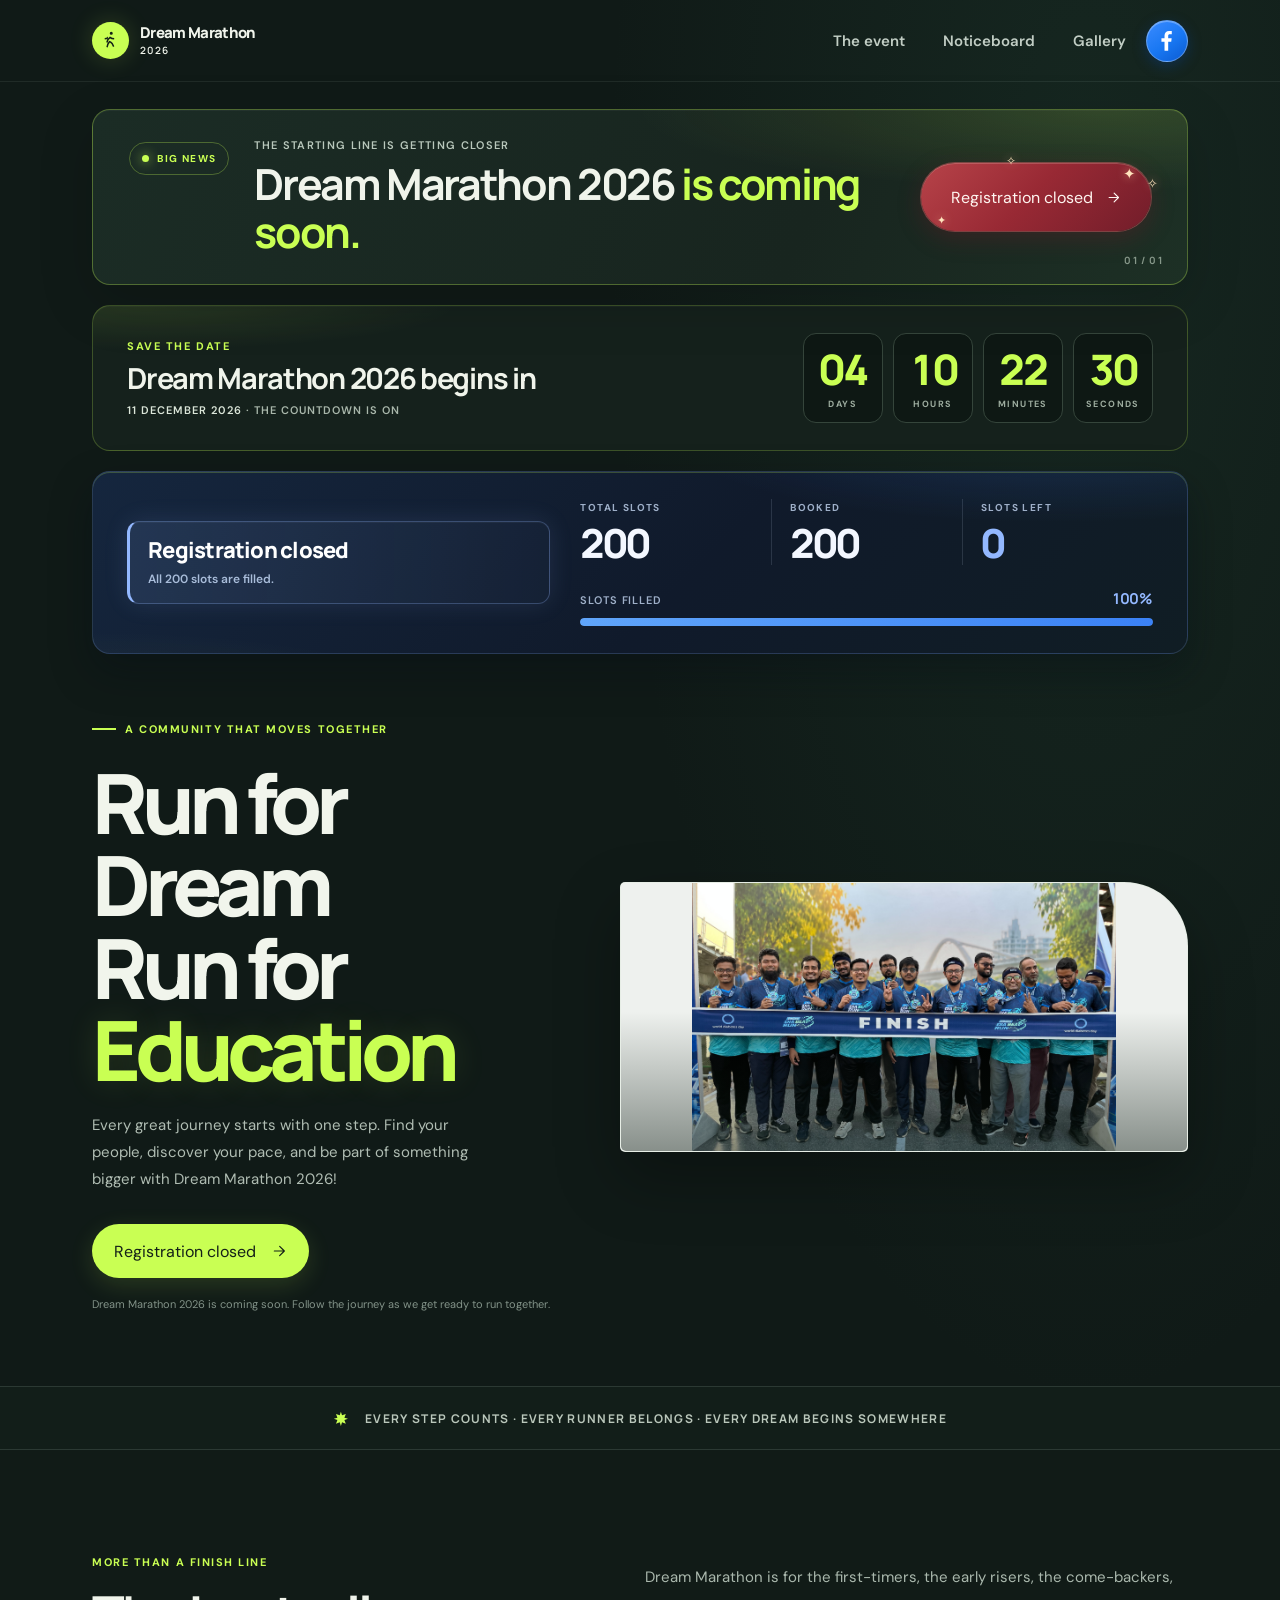
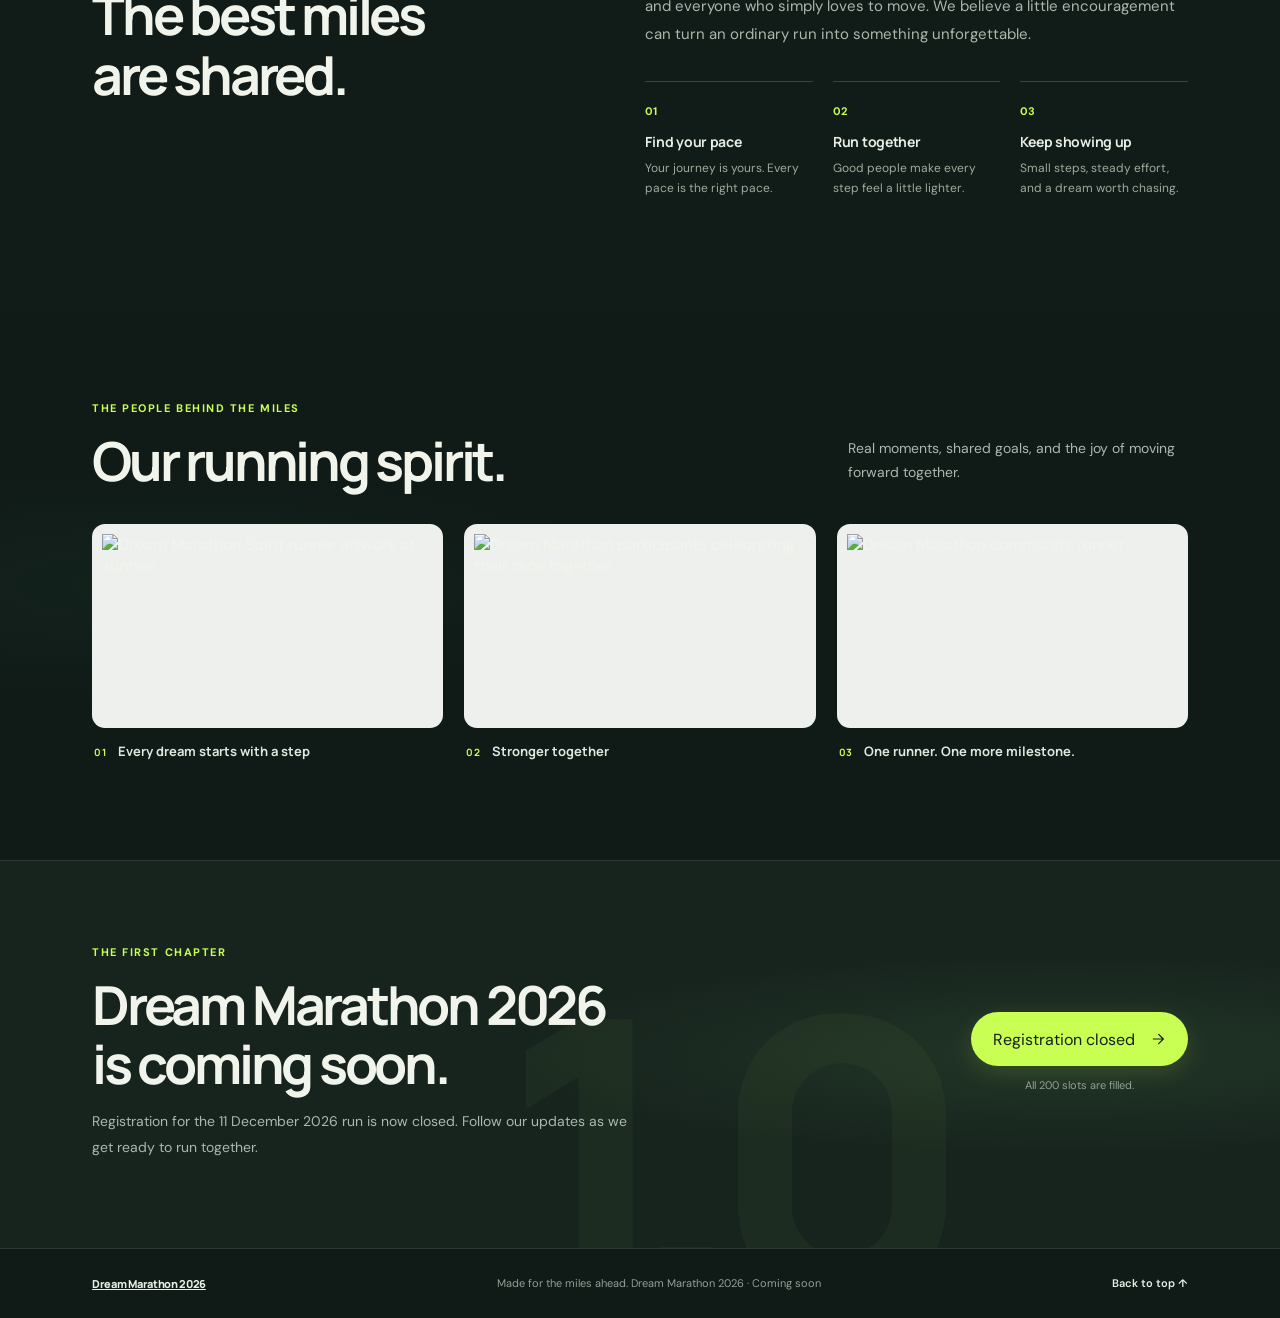
==== commit 2d629170: "Close registration and replace form links with closed-status dialog" ====
--- a/index.html
+++ b/index.html
@@ -341,6 +341,7 @@
     }
   </style>
   <link rel="stylesheet" href="style.css">
+  <link rel="stylesheet" href="registration.css">
 </head>
 <body>
   <div class="page-shell">
@@ -373,14 +374,14 @@
           <p class="news-kicker">The starting line is getting closer</p>
           <h2 id="news-title">Dream Marathon 2026 <span>is coming soon.</span></h2>
         </div>
-        <a class="news-link" href="https://forms.gle/8o8HJQmVtt72QehG7" target="_blank" rel="noopener noreferrer">
-          Register Now !
+        <button class="news-link" type="button" data-registration-closed>
+          Registration closed
           <svg viewBox="0 0 24 24" fill="none" stroke="currentColor" stroke-width="1.8" stroke-linecap="round" stroke-linejoin="round" aria-hidden="true"><path d="M5 12h14M13 5l7 7-7 7"/></svg>
           <span class="news-spark news-spark--one" aria-hidden="true">✦</span>
           <span class="news-spark news-spark--two" aria-hidden="true">✧</span>
           <span class="news-spark news-spark--three" aria-hidden="true">✦</span>
           <span class="news-spark news-spark--four" aria-hidden="true">✧</span>
-        </a>
+        </button>
         <span class="news-index" aria-hidden="true">01 / 01</span>
       </section>
 
@@ -414,11 +415,12 @@
         </div>
       </section>
 
-      <section class="slots" aria-labelledby="slots-title" data-total="200" data-booked="178">
+      <section class="slots" aria-labelledby="slots-title" data-total="200" data-booked="200" data-registration-closed>
         <div class="slots-copy">
-          <p class="slots-deadline" id="slots-title" role="alert">
-            <strong>Deadline:</strong> <time datetime="2026-11-24T16:00:00+06:00">24 November 2026 (Tomorrow), 4 PM</time>
-          </p>
+          <div class="slots-status" id="slots-title" role="status">
+            <strong>Registration closed</strong>
+            <span>All 200 slots are filled.</span>
+          </div>
         </div>
         <div class="slots-details">
           <div class="slot-stats">
@@ -428,19 +430,19 @@
             </div>
             <div class="slot-stat">
               <span class="slot-stat-label">Booked</span>
-              <strong class="slot-stat-value" data-slots-booked>178</strong>
+              <strong class="slot-stat-value" data-slots-booked>200</strong>
             </div>
             <div class="slot-stat slot-stat--open">
               <span class="slot-stat-label">Slots left</span>
-              <strong class="slot-stat-value" data-slots-left>22</strong>
+              <strong class="slot-stat-value" data-slots-left>0</strong>
             </div>
           </div>
           <div class="slot-progress">
             <div class="slot-progress-head">
               <span>Slots filled</span>
-              <strong data-slots-percent>89%</strong>
-            </div>
-            <div class="slot-progress-track" role="progressbar" aria-label="Slots filled" aria-valuemin="0" aria-valuemax="200" aria-valuenow="178" aria-valuetext="178 of 200 slots booked, 89% filled" data-slots-bar>
+              <strong data-slots-percent>100%</strong>
+            </div>
+            <div class="slot-progress-track" role="progressbar" aria-label="Slots filled" aria-valuemin="0" aria-valuemax="200" aria-valuenow="200" aria-valuetext="200 of 200 slots booked, 100% filled" data-slots-bar>
               <span class="slot-progress-fill" data-slots-fill></span>
             </div>
           </div>
@@ -452,11 +454,11 @@
           <p class="eyebrow">A community that moves together</p>
           <h1 id="hero-title">Run for Dream<br>Run for <em>Education</em></h1>
           <p class="hero-description">Every great journey starts with one step. Find your people, discover your pace, and be part of something bigger with Dream Marathon 2026!</p>
-          <a class="button" href="https://forms.gle/8o8HJQmVtt72QehG7" target="_blank" rel="noopener noreferrer">
-            Join the community
+          <button class="button" type="button" data-registration-closed>
+            Registration closed
             <svg viewBox="0 0 24 24" fill="none" stroke="currentColor" stroke-width="1.8" stroke-linecap="round" stroke-linejoin="round" aria-hidden="true"><path d="M5 12h14M13 5l7 7-7 7"/></svg>
-          </a>
-          <p class="hero-note">Dream Marathon 2026 is coming soon. Your story starts here.</p>
+          </button>
+          <p class="hero-note">Dream Marathon 2026 is coming soon. Follow the journey as we get ready to run together.</p>
         </div>
         <figure class="hero-visual">
           <img class="hero-photo" src="./photos/cover_2.png" alt="Dream Marathon Spirit artwork featuring three runners" fetchpriority="high">
@@ -529,14 +531,14 @@
         <div>
           <p class="section-kicker">The first chapter</p>
           <h2 id="event-title">Dream Marathon 2026<br>is coming soon.</h2>
-          <p class="event-copy">Be part of the beginning. Share your details through our registration form and stay connected as we get ready to run together.</p>
+          <p class="event-copy">Registration for the 11 December 2026 run is now closed. Follow our updates as we get ready to run together.</p>
         </div>
         <div class="event-action">
-          <a class="button" href="https://forms.gle/8o8HJQmVtt72QehG7" target="_blank" rel="noopener noreferrer">
-            Open registration form
+          <button class="button" type="button" data-registration-closed>
+            Registration closed
             <svg viewBox="0 0 24 24" fill="none" stroke="currentColor" stroke-width="1.8" stroke-linecap="round" stroke-linejoin="round" aria-hidden="true"><path d="M5 12h14M13 5l7 7-7 7"/></svg>
-          </a>
-          <p>Registration opens in Google Forms ↗</p>
+          </button>
+          <p>All 200 slots are filled.</p>
         </div>
       </section>
     </main>
--- a/style.css
+++ b/style.css
@@ -292,32 +292,31 @@
     inset 0 1px 0 rgba(201, 255, 83, .22),
     0 18px 40px rgba(4, 12, 22, .38);
 }
-.slots-deadline {
+.slots-status {
   margin: 0;
-  padding: 14px 18px;
-  border: 1px solid rgba(255, 122, 132, .26);
-  border-left: 3px solid #ff6472;
+  padding: 15px 18px;
+  border: 1px solid rgba(147, 184, 255, .28);
+  border-left: 3px solid #93b8ff;
   border-radius: 12px;
-  background: linear-gradient(90deg, rgba(255, 95, 109, .1), rgba(255, 95, 109, .03));
-  color: #ffe3e6;
-  font-size: 13px;
-  font-weight: 500;
-  line-height: 1.5;
-}
-.slots-deadline strong {
-  margin-right: 6px;
-  color: #ff8b95;
-  font-size: 10px;
-  font-weight: 800;
-  letter-spacing: .14em;
-  text-transform: uppercase;
-}
-.slots-deadline time {
+  background: linear-gradient(90deg, rgba(147, 184, 255, .12), rgba(147, 184, 255, .03));
+  box-shadow: 0 0 24px rgba(147, 184, 255, .12), inset 0 1px rgba(255, 255, 255, .04);
+}
+.slots-status strong {
+  display: block;
   color: #fff;
   font-family: var(--font-display);
-  font-size: 15px;
-  font-weight: 700;
-  letter-spacing: -.02em;
+  font-size: clamp(18px, 2vw, 22px);
+  font-weight: 800;
+  letter-spacing: -.035em;
+  line-height: 1.25;
+}
+.slots-status span {
+  display: block;
+  margin-top: 5px;
+  color: #a9bdda;
+  font-size: 12px;
+  font-weight: 600;
+  line-height: 1.5;
 }
 
 .slot-stats {
@@ -613,8 +612,7 @@
     border-radius: 15px;
     gap: 20px;
   }
-  .slots-deadline { padding: 12px 14px; }
-  .slots-deadline time { font-size: 14px; }
+  .slots-status { padding: 13px 14px; }
   .slot-stat { padding: 0 11px; }
   .slot-stat-label { font-size: 9px; letter-spacing: .1em; }
   .slot-stat-value { font-size: clamp(24px, 7vw, 32px); }
--- a/registration.css
+++ b/registration.css
@@ -0,0 +1,87 @@
+/* Shared "registration closed" feedback --------------------------------- */
+button[data-registration-closed] {
+  border: 0;
+  cursor: pointer;
+  font: inherit;
+}
+
+.registration-dialog {
+  width: min(440px, calc(100% - 32px));
+  max-width: none;
+  padding: 0;
+  border: 0;
+  border-radius: 18px;
+  background: transparent;
+  color: #f1f5ec;
+  overflow: visible;
+}
+.registration-dialog::backdrop {
+  background: rgba(6, 12, 10, .74);
+  backdrop-filter: blur(6px);
+}
+.registration-dialog__panel {
+  padding: 34px 32px 30px;
+  border: 1px solid rgba(201, 255, 83, .24);
+  border-radius: 18px;
+  background:
+    radial-gradient(ellipse at 50% 0%, rgba(201, 255, 83, .1), transparent 20rem),
+    #15211c;
+  box-shadow: 0 30px 80px rgba(0, 0, 0, .5);
+  text-align: center;
+}
+.registration-dialog__badge {
+  width: 54px;
+  height: 54px;
+  margin: 0 auto 18px;
+  display: grid;
+  place-items: center;
+  border: 1px solid rgba(201, 255, 83, .3);
+  border-radius: 50%;
+  background: rgba(201, 255, 83, .1);
+  color: var(--green, #c9ff53);
+}
+.registration-dialog__badge svg { width: 26px; height: 26px; }
+.registration-dialog__eyebrow {
+  margin: 0 0 8px;
+  color: #9fb0a5;
+  font-size: 10px;
+  font-weight: 700;
+  letter-spacing: .16em;
+  text-transform: uppercase;
+}
+.registration-dialog h2 {
+  margin: 0 0 12px;
+  font-family: var(--font-display, "Manrope", sans-serif);
+  font-size: clamp(22px, 5vw, 27px);
+  font-weight: 800;
+  letter-spacing: -.045em;
+  line-height: 1.2;
+}
+.registration-dialog__copy {
+  margin: 0;
+  color: #b4c2b7;
+  font-size: 13px;
+  line-height: 1.75;
+}
+.registration-dialog__close {
+  min-height: 46px;
+  margin-top: 24px;
+  padding: 0 26px;
+  border: 0;
+  border-radius: 999px;
+  background: var(--green, #c9ff53);
+  color: #142018;
+  font-size: 13px;
+  font-weight: 800;
+  cursor: pointer;
+  transition: background .2s ease, transform .2s ease;
+}
+.registration-dialog__close:hover { background: #d8ff83; transform: translateY(-1px); }
+.registration-dialog__close:focus-visible {
+  outline: 2px solid #fff;
+  outline-offset: 3px;
+}
+
+@media (prefers-reduced-motion: reduce) {
+  .registration-dialog__close { transition: none; }
+}
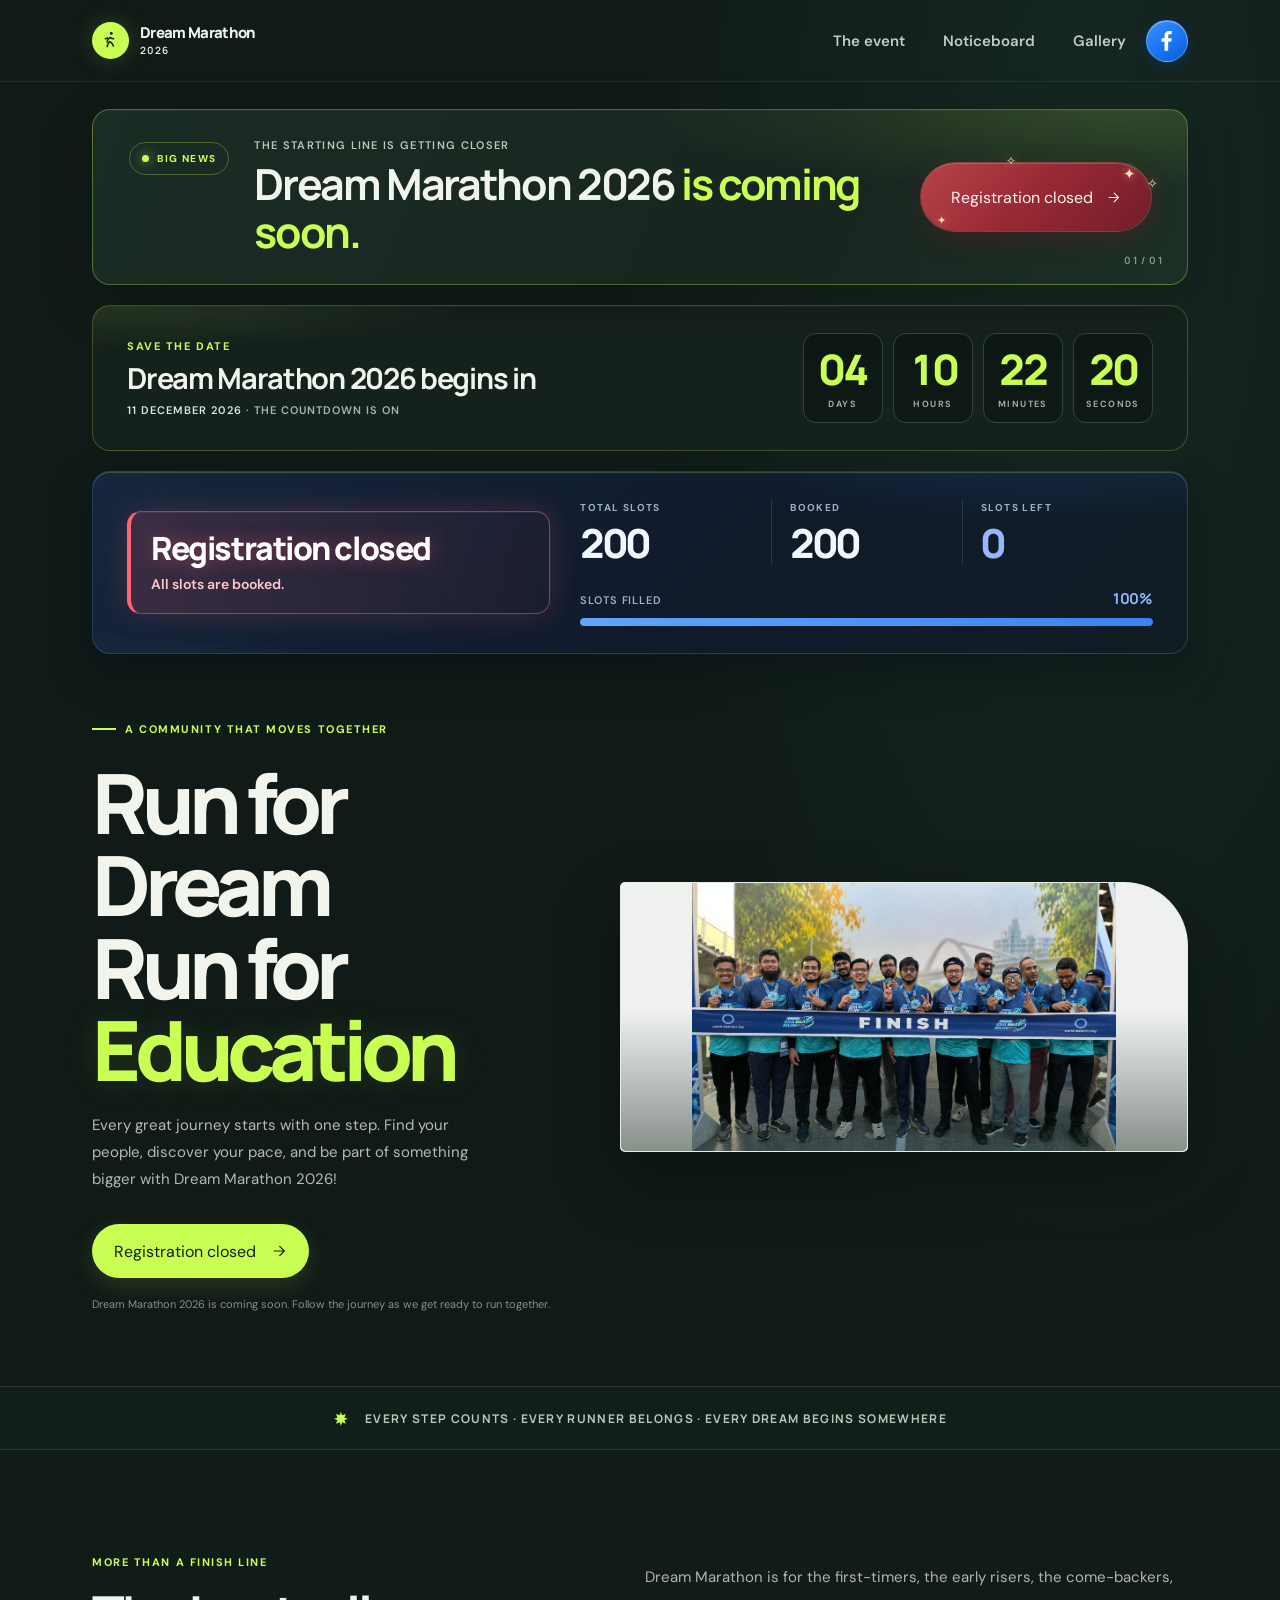
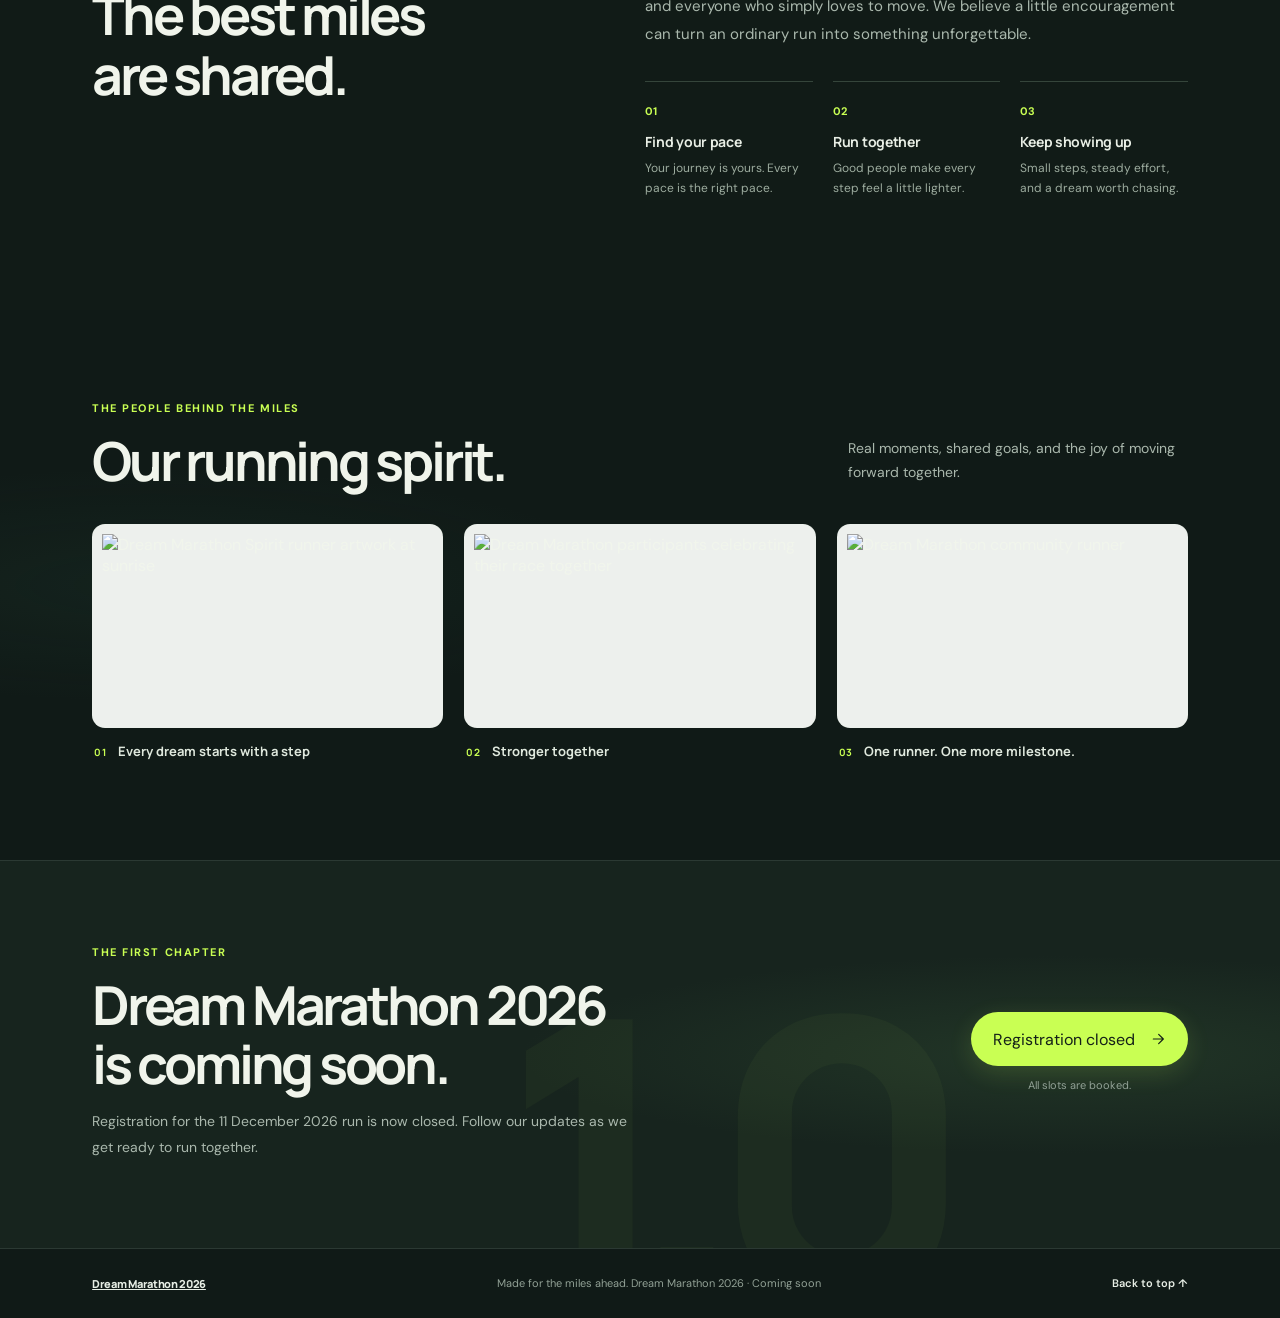
==== commit 580fef30: "Emphasize closed status and clarify all slots are booked message" ====
--- a/index.html
+++ b/index.html
@@ -419,7 +419,7 @@
         <div class="slots-copy">
           <div class="slots-status" id="slots-title" role="status">
             <strong>Registration closed</strong>
-            <span>All 200 slots are filled.</span>
+            <span>All slots are booked.</span>
           </div>
         </div>
         <div class="slots-details">
@@ -538,7 +538,7 @@
             Registration closed
             <svg viewBox="0 0 24 24" fill="none" stroke="currentColor" stroke-width="1.8" stroke-linecap="round" stroke-linejoin="round" aria-hidden="true"><path d="M5 12h14M13 5l7 7-7 7"/></svg>
           </button>
-          <p>All 200 slots are filled.</p>
+          <p>All slots are booked.</p>
         </div>
       </section>
     </main>
--- a/style.css
+++ b/style.css
@@ -294,27 +294,28 @@
 }
 .slots-status {
   margin: 0;
-  padding: 15px 18px;
-  border: 1px solid rgba(147, 184, 255, .28);
-  border-left: 3px solid #93b8ff;
-  border-radius: 12px;
-  background: linear-gradient(90deg, rgba(147, 184, 255, .12), rgba(147, 184, 255, .03));
-  box-shadow: 0 0 24px rgba(147, 184, 255, .12), inset 0 1px rgba(255, 255, 255, .04);
+  padding: 18px 20px;
+  border: 1px solid rgba(255, 122, 132, .42);
+  border-left: 4px solid #ff6472;
+  border-radius: 14px;
+  background: linear-gradient(90deg, rgba(255, 95, 109, .16), rgba(255, 95, 109, .04));
+  box-shadow: 0 0 30px rgba(255, 95, 109, .2), inset 0 1px rgba(255, 255, 255, .05);
 }
 .slots-status strong {
   display: block;
   color: #fff;
   font-family: var(--font-display);
-  font-size: clamp(18px, 2vw, 22px);
+  font-size: clamp(24px, 2.8vw, 32px);
   font-weight: 800;
-  letter-spacing: -.035em;
-  line-height: 1.25;
+  letter-spacing: -.045em;
+  line-height: 1.15;
+  text-shadow: 0 0 20px rgba(255, 95, 109, .45);
 }
 .slots-status span {
   display: block;
-  margin-top: 5px;
-  color: #a9bdda;
-  font-size: 12px;
+  margin-top: 7px;
+  color: #ffc9ce;
+  font-size: 14px;
   font-weight: 600;
   line-height: 1.5;
 }
@@ -612,7 +613,9 @@
     border-radius: 15px;
     gap: 20px;
   }
-  .slots-status { padding: 13px 14px; }
+  .slots-status { padding: 15px 15px; }
+  .slots-status strong { font-size: clamp(22px, 6vw, 27px); }
+  .slots-status span { font-size: 13px; }
   .slot-stat { padding: 0 11px; }
   .slot-stat-label { font-size: 9px; letter-spacing: .1em; }
   .slot-stat-value { font-size: clamp(24px, 7vw, 32px); }
